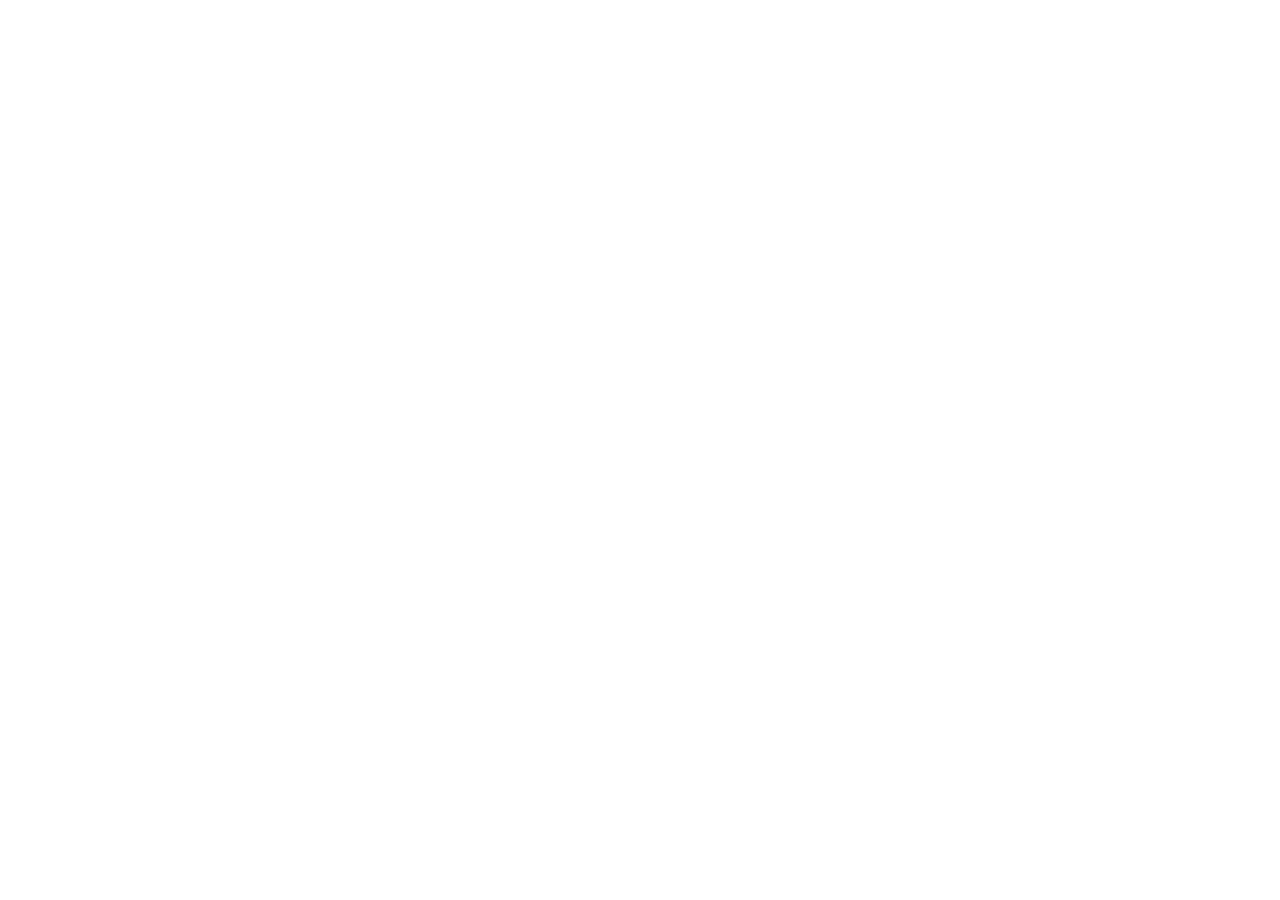
==== index.html @ a474af5d "first commit" ====
<!doctype html>
<html lang="en">
  <head>
    <meta charset="UTF-8" />
    <link rel="icon" type="image/svg+xml" href="/vite.svg" />
    <meta name="viewport" content="width=device-width, initial-scale=1.0" />
    <title>GamkersGPT - Cybersecurity AI Assistant</title>
    <meta name="description" content="GamkersGPT is an AI-powered cybersecurity training assistant designed for ethical hacking education and security analysis." />
  </head>
  <body>
    <div id="root"></div>
    <script type="module" src="/src/main.tsx"></script>
  </body>
</html>
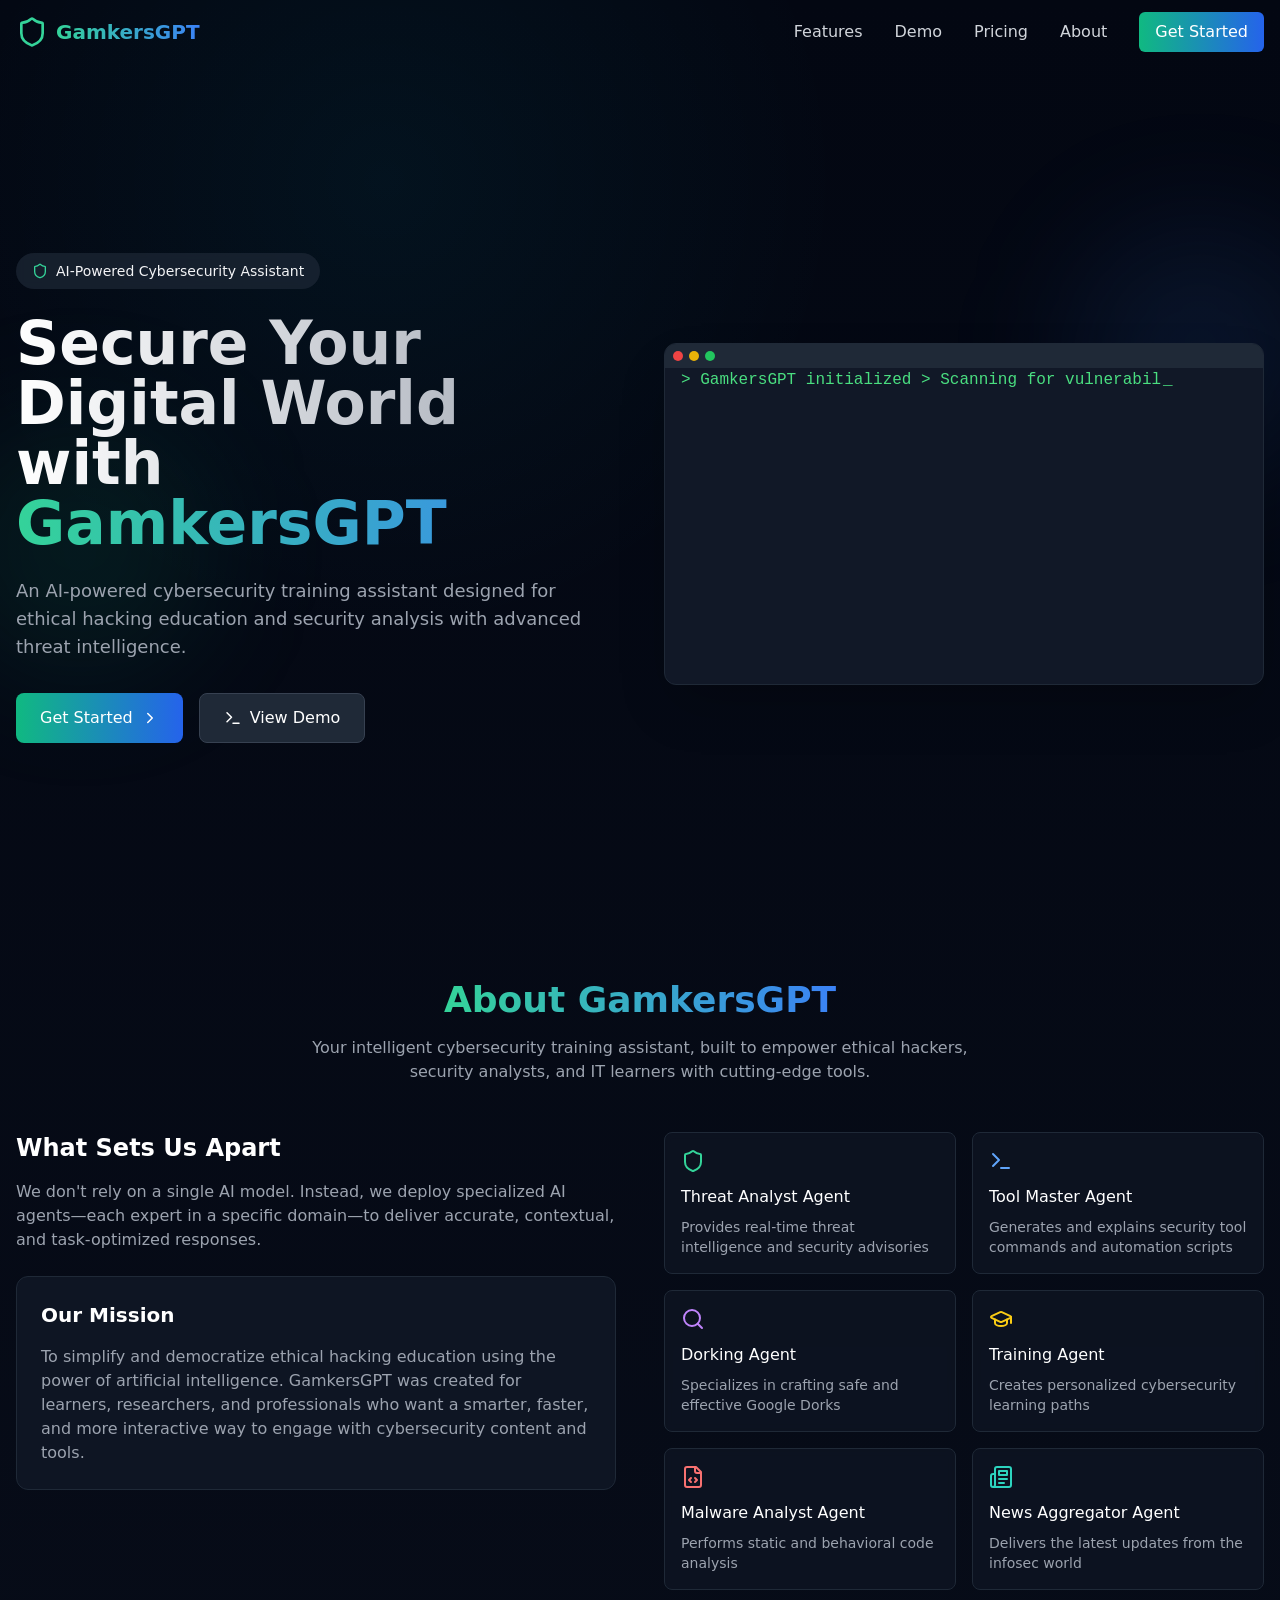
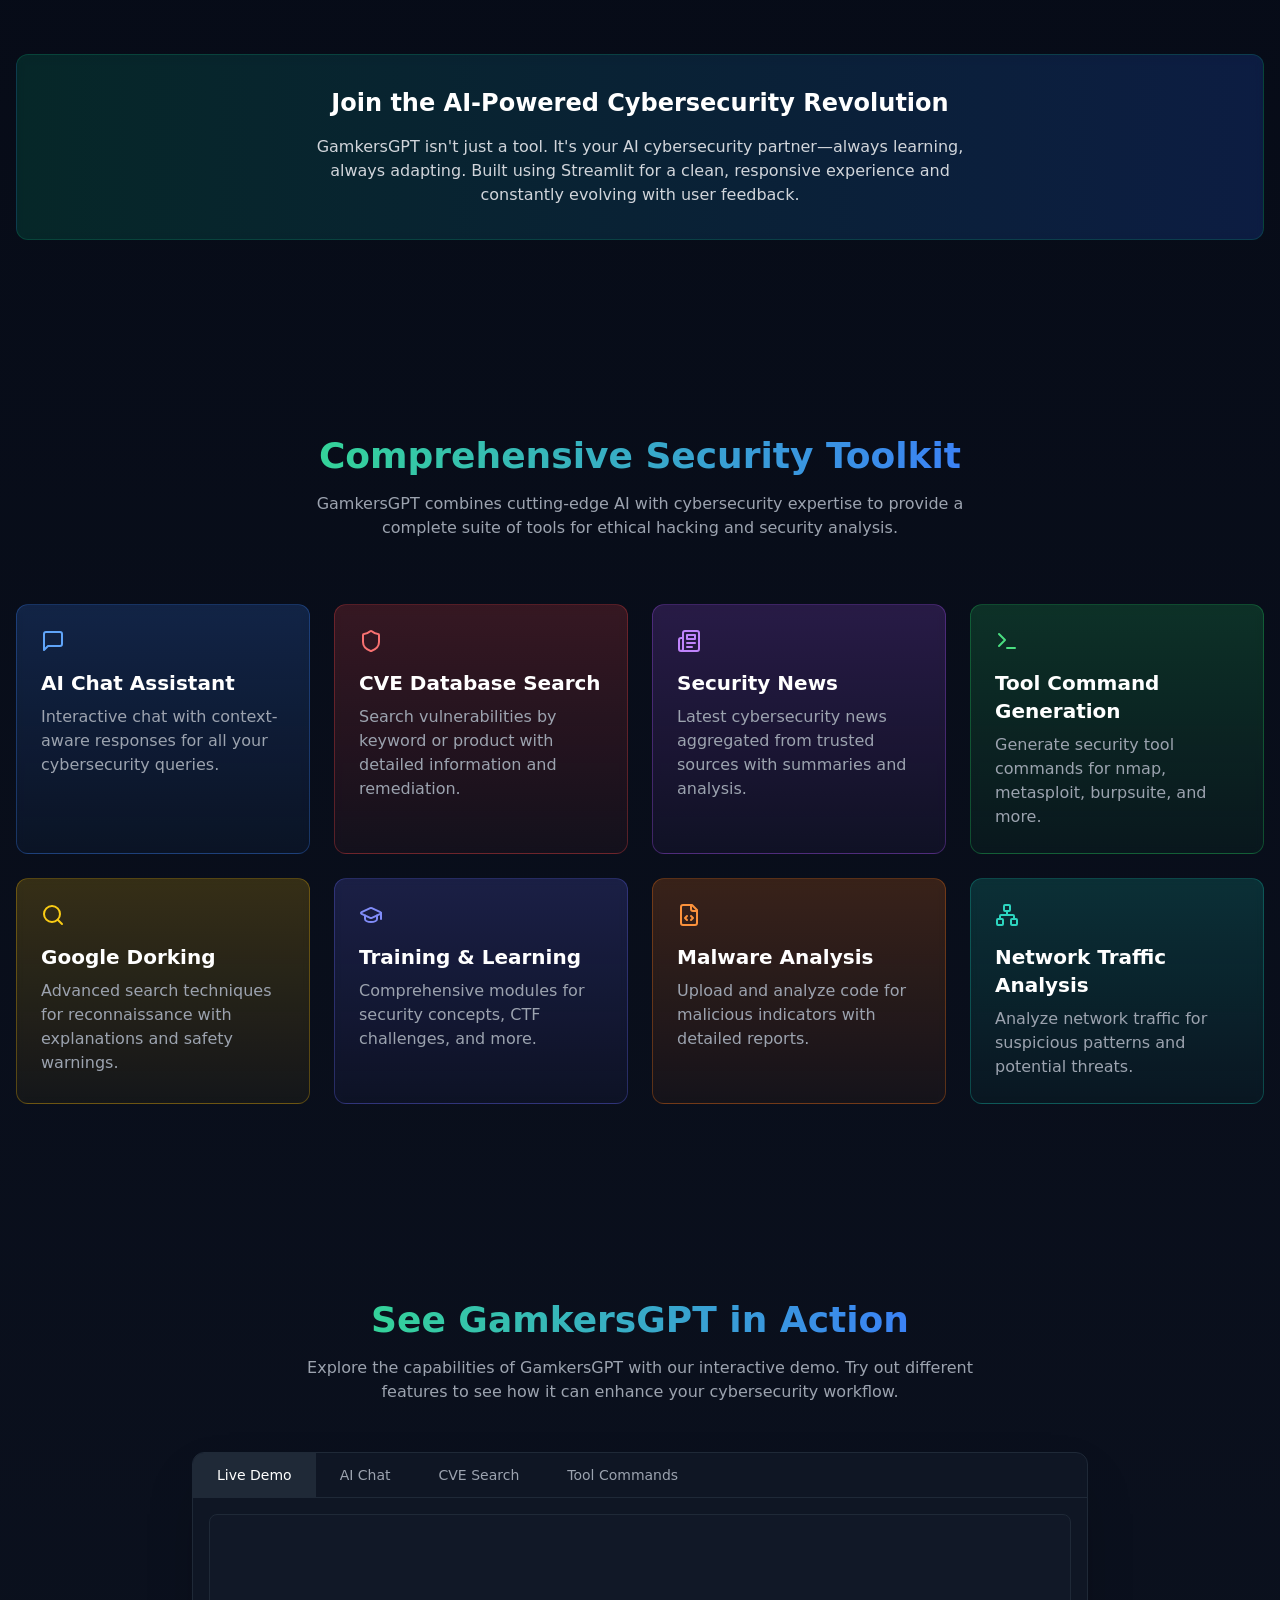
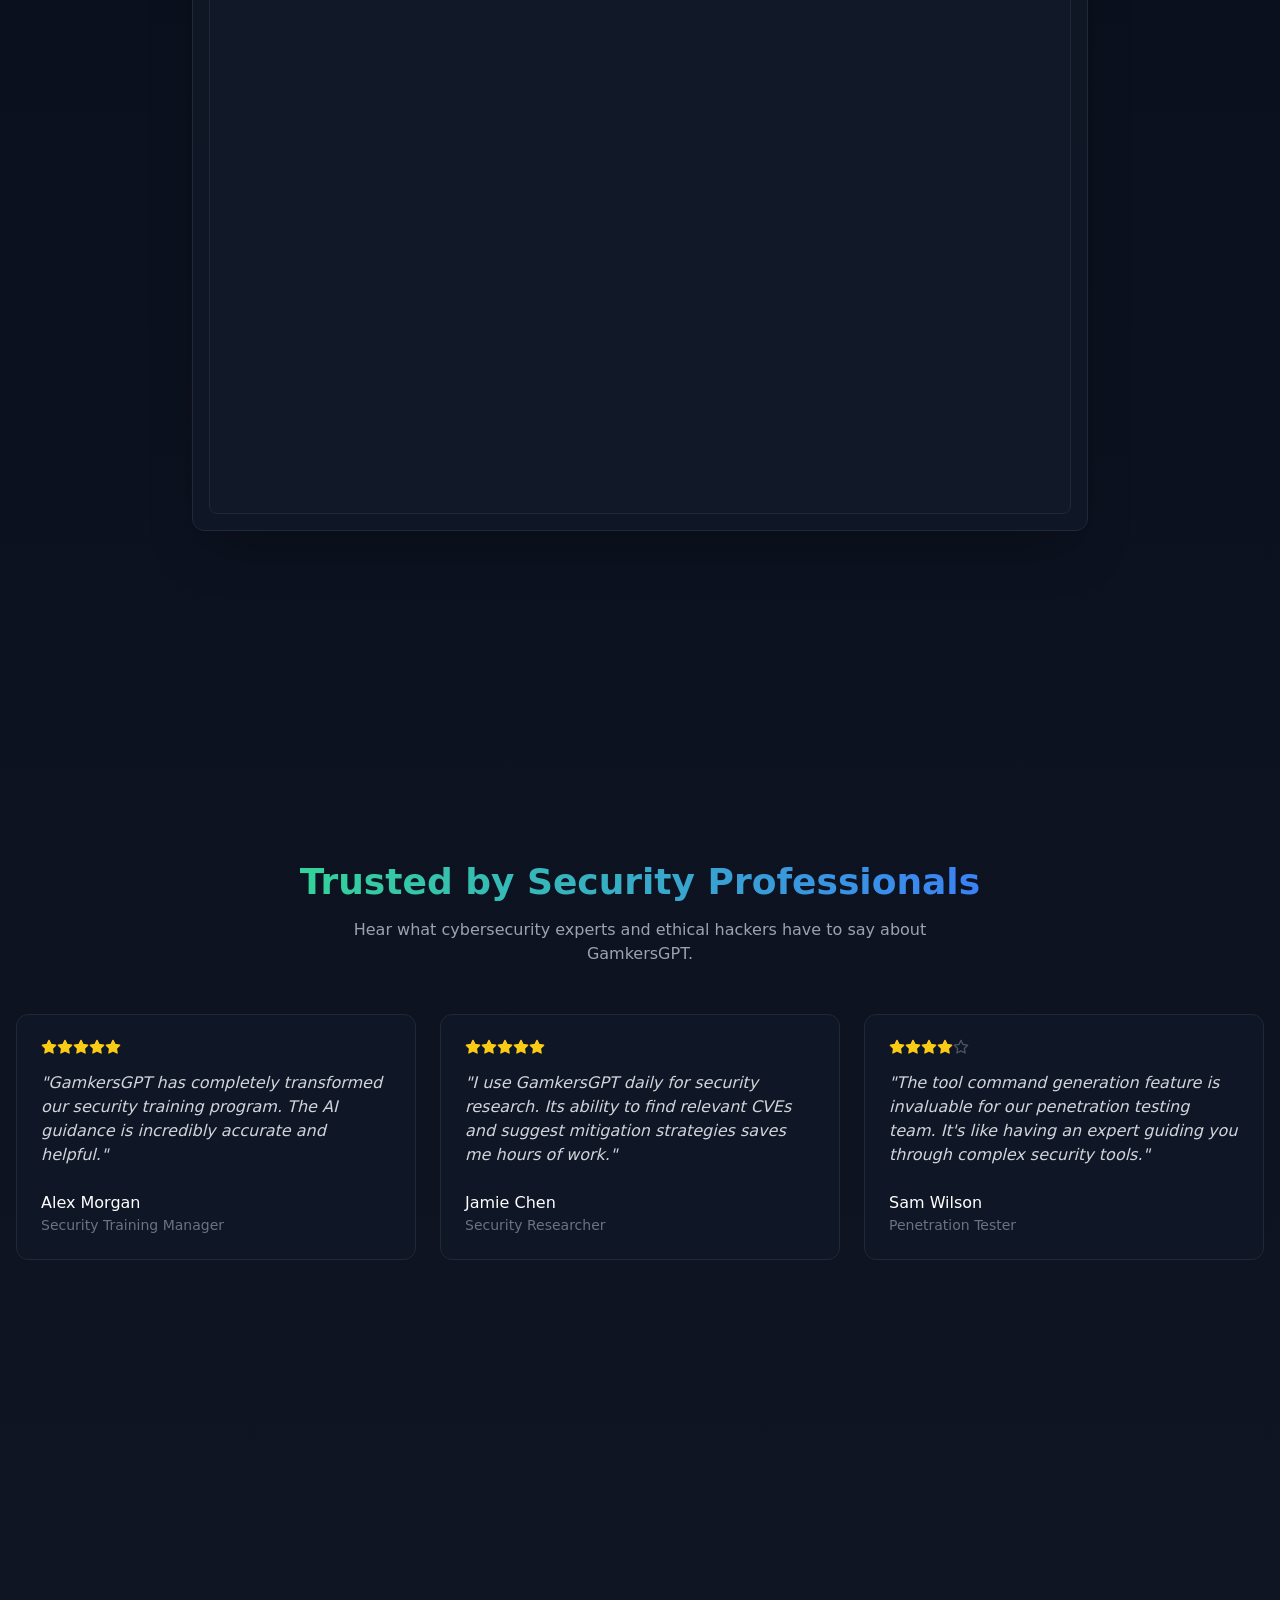
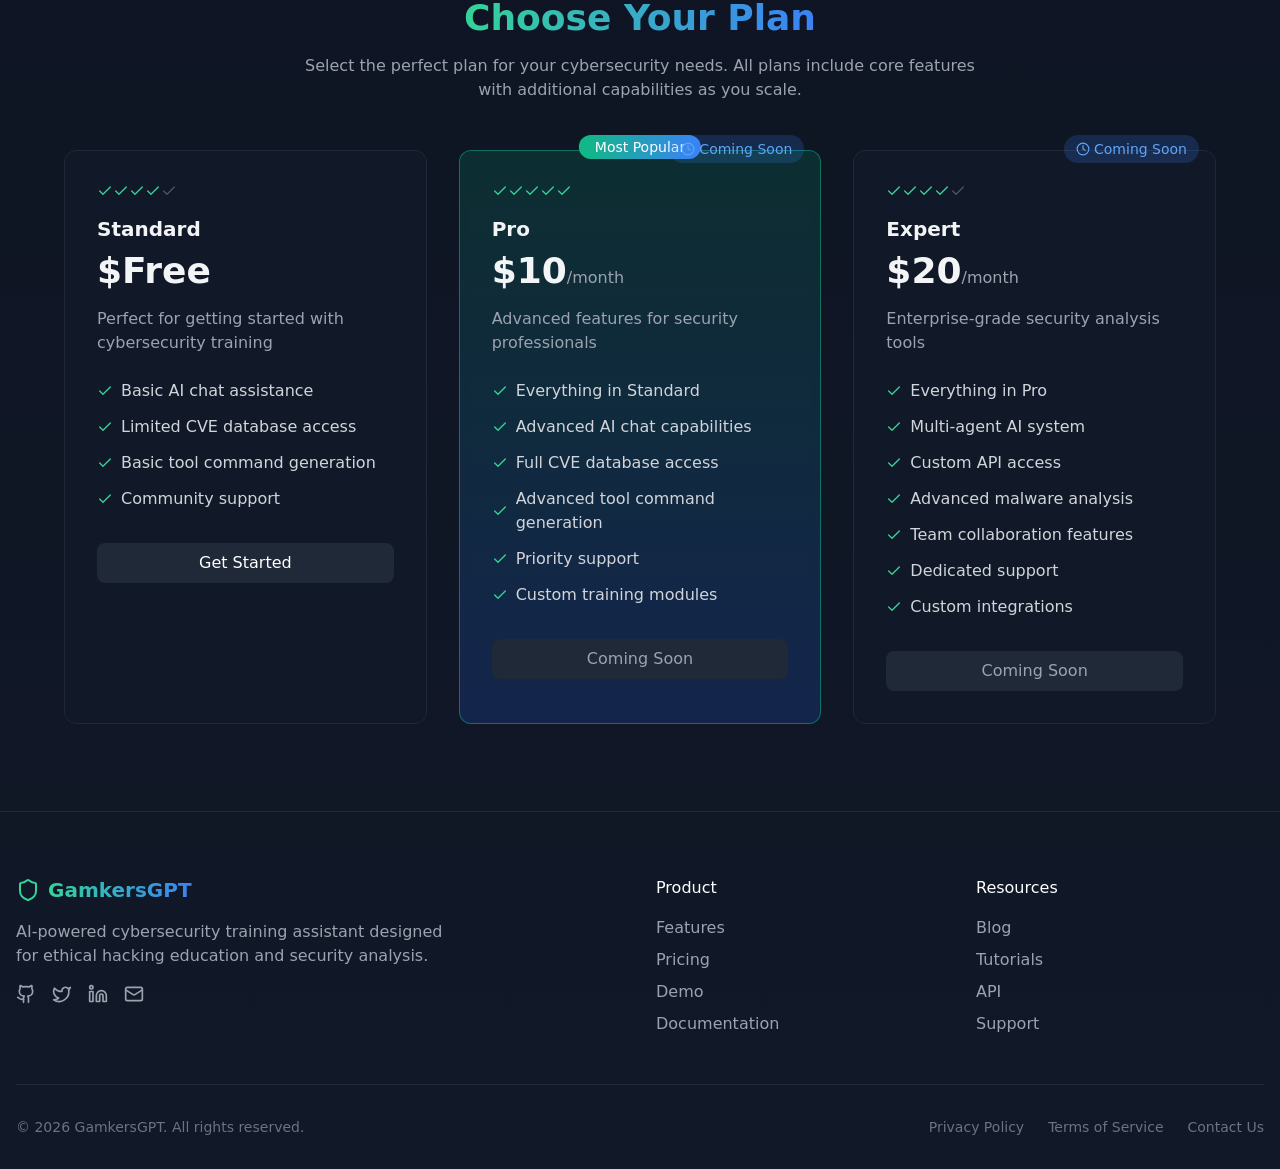
==== commit e4a057f8: "Updates" ====
--- a/index.html
+++ b/index.html
@@ -6,9 +6,10 @@
     <meta name="viewport" content="width=device-width, initial-scale=1.0" />
     <title>GamkersGPT - Cybersecurity AI Assistant</title>
     <meta name="description" content="GamkersGPT is an AI-powered cybersecurity training assistant designed for ethical hacking education and security analysis." />
+    <script type="module" crossorigin src="/assets/index-m1tq8ryj.js"></script>
+    <link rel="stylesheet" crossorigin href="/assets/index-D3aQ4au0.css">
   </head>
   <body>
     <div id="root"></div>
-    <script type="module" src="/src/main.tsx"></script>
   </body>
 </html>
--- a/assets/index-D3aQ4au0.css
+++ b/assets/index-D3aQ4au0.css
@@ -0,0 +1 @@
+*,:before,:after{--tw-border-spacing-x: 0;--tw-border-spacing-y: 0;--tw-translate-x: 0;--tw-translate-y: 0;--tw-rotate: 0;--tw-skew-x: 0;--tw-skew-y: 0;--tw-scale-x: 1;--tw-scale-y: 1;--tw-pan-x: ;--tw-pan-y: ;--tw-pinch-zoom: ;--tw-scroll-snap-strictness: proximity;--tw-gradient-from-position: ;--tw-gradient-via-position: ;--tw-gradient-to-position: ;--tw-ordinal: ;--tw-slashed-zero: ;--tw-numeric-figure: ;--tw-numeric-spacing: ;--tw-numeric-fraction: ;--tw-ring-inset: ;--tw-ring-offset-width: 0px;--tw-ring-offset-color: #fff;--tw-ring-color: rgb(59 130 246 / .5);--tw-ring-offset-shadow: 0 0 #0000;--tw-ring-shadow: 0 0 #0000;--tw-shadow: 0 0 #0000;--tw-shadow-colored: 0 0 #0000;--tw-blur: ;--tw-brightness: ;--tw-contrast: ;--tw-grayscale: ;--tw-hue-rotate: ;--tw-invert: ;--tw-saturate: ;--tw-sepia: ;--tw-drop-shadow: ;--tw-backdrop-blur: ;--tw-backdrop-brightness: ;--tw-backdrop-contrast: ;--tw-backdrop-grayscale: ;--tw-backdrop-hue-rotate: ;--tw-backdrop-invert: ;--tw-backdrop-opacity: ;--tw-backdrop-saturate: ;--tw-backdrop-sepia: ;--tw-contain-size: ;--tw-contain-layout: ;--tw-contain-paint: ;--tw-contain-style: }::backdrop{--tw-border-spacing-x: 0;--tw-border-spacing-y: 0;--tw-translate-x: 0;--tw-translate-y: 0;--tw-rotate: 0;--tw-skew-x: 0;--tw-skew-y: 0;--tw-scale-x: 1;--tw-scale-y: 1;--tw-pan-x: ;--tw-pan-y: ;--tw-pinch-zoom: ;--tw-scroll-snap-strictness: proximity;--tw-gradient-from-position: ;--tw-gradient-via-position: ;--tw-gradient-to-position: ;--tw-ordinal: ;--tw-slashed-zero: ;--tw-numeric-figure: ;--tw-numeric-spacing: ;--tw-numeric-fraction: ;--tw-ring-inset: ;--tw-ring-offset-width: 0px;--tw-ring-offset-color: #fff;--tw-ring-color: rgb(59 130 246 / .5);--tw-ring-offset-shadow: 0 0 #0000;--tw-ring-shadow: 0 0 #0000;--tw-shadow: 0 0 #0000;--tw-shadow-colored: 0 0 #0000;--tw-blur: ;--tw-brightness: ;--tw-contrast: ;--tw-grayscale: ;--tw-hue-rotate: ;--tw-invert: ;--tw-saturate: ;--tw-sepia: ;--tw-drop-shadow: ;--tw-backdrop-blur: ;--tw-backdrop-brightness: ;--tw-backdrop-contrast: ;--tw-backdrop-grayscale: ;--tw-backdrop-hue-rotate: ;--tw-backdrop-invert: ;--tw-backdrop-opacity: ;--tw-backdrop-saturate: ;--tw-backdrop-sepia: ;--tw-contain-size: ;--tw-contain-layout: ;--tw-contain-paint: ;--tw-contain-style: }*,:before,:after{box-sizing:border-box;border-width:0;border-style:solid;border-color:#e5e7eb}:before,:after{--tw-content: ""}html,:host{line-height:1.5;-webkit-text-size-adjust:100%;-moz-tab-size:4;-o-tab-size:4;tab-size:4;font-family:ui-sans-serif,system-ui,sans-serif,"Apple Color Emoji","Segoe UI Emoji",Segoe UI Symbol,"Noto Color Emoji";font-feature-settings:normal;font-variation-settings:normal;-webkit-tap-highlight-color:transparent}body{margin:0;line-height:inherit}hr{height:0;color:inherit;border-top-width:1px}abbr:where([title]){-webkit-text-decoration:underline dotted;text-decoration:underline dotted}h1,h2,h3,h4,h5,h6{font-size:inherit;font-weight:inherit}a{color:inherit;text-decoration:inherit}b,strong{font-weight:bolder}code,kbd,samp,pre{font-family:ui-monospace,SFMono-Regular,Menlo,Monaco,Consolas,Liberation Mono,Courier New,monospace;font-feature-settings:normal;font-variation-settings:normal;font-size:1em}small{font-size:80%}sub,sup{font-size:75%;line-height:0;position:relative;vertical-align:baseline}sub{bottom:-.25em}sup{top:-.5em}table{text-indent:0;border-color:inherit;border-collapse:collapse}button,input,optgroup,select,textarea{font-family:inherit;font-feature-settings:inherit;font-variation-settings:inherit;font-size:100%;font-weight:inherit;line-height:inherit;letter-spacing:inherit;color:inherit;margin:0;padding:0}button,select{text-transform:none}button,input:where([type=button]),input:where([type=reset]),input:where([type=submit]){-webkit-appearance:button;background-color:transparent;background-image:none}:-moz-focusring{outline:auto}:-moz-ui-invalid{box-shadow:none}progress{vertical-align:baseline}::-webkit-inner-spin-button,::-webkit-outer-spin-button{height:auto}[type=search]{-webkit-appearance:textfield;outline-offset:-2px}::-webkit-search-decoration{-webkit-appearance:none}::-webkit-file-upload-button{-webkit-appearance:button;font:inherit}summary{display:list-item}blockquote,dl,dd,h1,h2,h3,h4,h5,h6,hr,figure,p,pre{margin:0}fieldset{margin:0;padding:0}legend{padding:0}ol,ul,menu{list-style:none;margin:0;padding:0}dialog{padding:0}textarea{resize:vertical}input::-moz-placeholder,textarea::-moz-placeholder{opacity:1;color:#9ca3af}input::placeholder,textarea::placeholder{opacity:1;color:#9ca3af}button,[role=button]{cursor:pointer}:disabled{cursor:default}img,svg,video,canvas,audio,iframe,embed,object{display:block;vertical-align:middle}img,video{max-width:100%;height:auto}[hidden]{display:none}.container{width:100%}@media (min-width: 640px){.container{max-width:640px}}@media (min-width: 768px){.container{max-width:768px}}@media (min-width: 1024px){.container{max-width:1024px}}@media (min-width: 1280px){.container{max-width:1280px}}@media (min-width: 1536px){.container{max-width:1536px}}.pointer-events-none{pointer-events:none}.static{position:static}.fixed{position:fixed}.absolute{position:absolute}.relative{position:relative}.inset-0{top:0;right:0;bottom:0;left:0}.-left-12{left:-3rem}.-right-12{right:-3rem}.-top-4{top:-1rem}.bottom-1\/4{bottom:25%}.left-0{left:0}.left-1\/2{left:50%}.right-0{right:0}.right-2{right:.5rem}.right-4{right:1rem}.top-0{top:0}.top-1\/2{top:50%}.top-1\/4{top:25%}.z-10{z-index:10}.z-50{z-index:50}.mx-auto{margin-left:auto;margin-right:auto}.my-2{margin-top:.5rem;margin-bottom:.5rem}.mb-1{margin-bottom:.25rem}.mb-12{margin-bottom:3rem}.mb-16{margin-bottom:4rem}.mb-2{margin-bottom:.5rem}.mb-3{margin-bottom:.75rem}.mb-4{margin-bottom:1rem}.mb-6{margin-bottom:1.5rem}.mb-8{margin-bottom:2rem}.ml-0\.5{margin-left:.125rem}.mt-1{margin-top:.25rem}.mt-4{margin-top:1rem}.mt-8{margin-top:2rem}.mt-auto{margin-top:auto}.block{display:block}.inline-block{display:inline-block}.flex{display:flex}.inline-flex{display:inline-flex}.grid{display:grid}.hidden{display:none}.h-1{height:.25rem}.h-12{height:3rem}.h-16{height:4rem}.h-2\.5{height:.625rem}.h-5{height:1.25rem}.h-6{height:1.5rem}.h-64{height:16rem}.h-8{height:2rem}.h-96{height:24rem}.h-\[600px\]{height:600px}.h-full{height:100%}.h-screen{height:100vh}.min-h-\[300px\]{min-height:300px}.min-h-screen{min-height:100vh}.w-12{width:3rem}.w-16{width:4rem}.w-2\.5{width:.625rem}.w-48{width:12rem}.w-5{width:1.25rem}.w-6{width:1.5rem}.w-64{width:16rem}.w-8{width:2rem}.w-full{width:100%}.max-w-2xl{max-width:42rem}.max-w-4xl{max-width:56rem}.max-w-6xl{max-width:72rem}.max-w-md{max-width:28rem}.max-w-xl{max-width:36rem}.max-w-xs{max-width:20rem}.flex-1{flex:1 1 0%}.flex-shrink-0{flex-shrink:0}.-translate-x-1\/2{--tw-translate-x: -50%;transform:translate(var(--tw-translate-x),var(--tw-translate-y)) rotate(var(--tw-rotate)) skew(var(--tw-skew-x)) skewY(var(--tw-skew-y)) scaleX(var(--tw-scale-x)) scaleY(var(--tw-scale-y))}.-translate-y-1\/2{--tw-translate-y: -50%;transform:translate(var(--tw-translate-x),var(--tw-translate-y)) rotate(var(--tw-rotate)) skew(var(--tw-skew-x)) skewY(var(--tw-skew-y)) scaleX(var(--tw-scale-x)) scaleY(var(--tw-scale-y))}.translate-y-0{--tw-translate-y: 0px;transform:translate(var(--tw-translate-x),var(--tw-translate-y)) rotate(var(--tw-rotate)) skew(var(--tw-skew-x)) skewY(var(--tw-skew-y)) scaleX(var(--tw-scale-x)) scaleY(var(--tw-scale-y))}.translate-y-10{--tw-translate-y: 2.5rem;transform:translate(var(--tw-translate-x),var(--tw-translate-y)) rotate(var(--tw-rotate)) skew(var(--tw-skew-x)) skewY(var(--tw-skew-y)) scaleX(var(--tw-scale-x)) scaleY(var(--tw-scale-y))}.translate-y-4{--tw-translate-y: 1rem;transform:translate(var(--tw-translate-x),var(--tw-translate-y)) rotate(var(--tw-rotate)) skew(var(--tw-skew-x)) skewY(var(--tw-skew-y)) scaleX(var(--tw-scale-x)) scaleY(var(--tw-scale-y))}.translate-y-8{--tw-translate-y: 2rem;transform:translate(var(--tw-translate-x),var(--tw-translate-y)) rotate(var(--tw-rotate)) skew(var(--tw-skew-x)) skewY(var(--tw-skew-y)) scaleX(var(--tw-scale-x)) scaleY(var(--tw-scale-y))}.transform{transform:translate(var(--tw-translate-x),var(--tw-translate-y)) rotate(var(--tw-rotate)) skew(var(--tw-skew-x)) skewY(var(--tw-skew-y)) scaleX(var(--tw-scale-x)) scaleY(var(--tw-scale-y))}.animate-\[fadeIn_2s_ease-in-out_0\.5s_forwards\]{animation:fadeIn 2s ease-in-out .5s forwards}.animate-\[fadeIn_2s_ease-in-out_forwards\]{animation:fadeIn 2s ease-in-out forwards}.animate-\[loading_2s_ease-in-out\]{animation:loading 2s ease-in-out}@keyframes pulse{50%{opacity:.5}}.animate-pulse{animation:pulse 2s cubic-bezier(.4,0,.6,1) infinite}@keyframes spin{to{transform:rotate(360deg)}}.animate-spin{animation:spin 1s linear infinite}.cursor-not-allowed{cursor:not-allowed}.list-disc{list-style-type:disc}.grid-cols-1{grid-template-columns:repeat(1,minmax(0,1fr))}.grid-cols-2{grid-template-columns:repeat(2,minmax(0,1fr))}.flex-col{flex-direction:column}.flex-wrap{flex-wrap:wrap}.items-start{align-items:flex-start}.items-center{align-items:center}.justify-start{justify-content:flex-start}.justify-end{justify-content:flex-end}.justify-center{justify-content:center}.justify-between{justify-content:space-between}.gap-1{gap:.25rem}.gap-1\.5{gap:.375rem}.gap-12{gap:3rem}.gap-2{gap:.5rem}.gap-4{gap:1rem}.gap-6{gap:1.5rem}.gap-8{gap:2rem}.space-x-2>:not([hidden])~:not([hidden]){--tw-space-x-reverse: 0;margin-right:calc(.5rem * var(--tw-space-x-reverse));margin-left:calc(.5rem * calc(1 - var(--tw-space-x-reverse)))}.space-x-4>:not([hidden])~:not([hidden]){--tw-space-x-reverse: 0;margin-right:calc(1rem * var(--tw-space-x-reverse));margin-left:calc(1rem * calc(1 - var(--tw-space-x-reverse)))}.space-x-6>:not([hidden])~:not([hidden]){--tw-space-x-reverse: 0;margin-right:calc(1.5rem * var(--tw-space-x-reverse));margin-left:calc(1.5rem * calc(1 - var(--tw-space-x-reverse)))}.space-x-8>:not([hidden])~:not([hidden]){--tw-space-x-reverse: 0;margin-right:calc(2rem * var(--tw-space-x-reverse));margin-left:calc(2rem * calc(1 - var(--tw-space-x-reverse)))}.space-y-2>:not([hidden])~:not([hidden]){--tw-space-y-reverse: 0;margin-top:calc(.5rem * calc(1 - var(--tw-space-y-reverse)));margin-bottom:calc(.5rem * var(--tw-space-y-reverse))}.space-y-3>:not([hidden])~:not([hidden]){--tw-space-y-reverse: 0;margin-top:calc(.75rem * calc(1 - var(--tw-space-y-reverse)));margin-bottom:calc(.75rem * var(--tw-space-y-reverse))}.space-y-4>:not([hidden])~:not([hidden]){--tw-space-y-reverse: 0;margin-top:calc(1rem * calc(1 - var(--tw-space-y-reverse)));margin-bottom:calc(1rem * var(--tw-space-y-reverse))}.space-y-6>:not([hidden])~:not([hidden]){--tw-space-y-reverse: 0;margin-top:calc(1.5rem * calc(1 - var(--tw-space-y-reverse)));margin-bottom:calc(1.5rem * var(--tw-space-y-reverse))}.overflow-hidden{overflow:hidden}.overflow-y-auto{overflow-y:auto}.whitespace-pre-line{white-space:pre-line}.rounded{border-radius:.25rem}.rounded-full{border-radius:9999px}.rounded-lg{border-radius:.5rem}.rounded-md{border-radius:.375rem}.rounded-xl{border-radius:.75rem}.rounded-bl-none{border-bottom-left-radius:0}.rounded-br-none{border-bottom-right-radius:0}.border{border-width:1px}.border-0{border-width:0px}.border-b{border-bottom-width:1px}.border-b-2{border-bottom-width:2px}.border-t{border-top-width:1px}.border-blue-500\/30{border-color:#3b82f64d}.border-blue-600{--tw-border-opacity: 1;border-color:rgb(37 99 235 / var(--tw-border-opacity))}.border-emerald-500\/20{border-color:#10b98133}.border-emerald-500\/50{border-color:#10b98180}.border-gray-500\/30{border-color:#6b72804d}.border-gray-700{--tw-border-opacity: 1;border-color:rgb(55 65 81 / var(--tw-border-opacity))}.border-gray-800{--tw-border-opacity: 1;border-color:rgb(31 41 55 / var(--tw-border-opacity))}.border-green-500\/30{border-color:#22c55e4d}.border-green-500\/50{border-color:#22c55e80}.border-indigo-500\/30{border-color:#6366f14d}.border-orange-500\/30{border-color:#f973164d}.border-purple-500\/30{border-color:#a855f74d}.border-red-500\/30{border-color:#ef44444d}.border-red-500\/50{border-color:#ef444480}.border-teal-500\/30{border-color:#14b8a64d}.border-yellow-500\/30{border-color:#eab3084d}.bg-blue-500\/10{background-color:#3b82f61a}.bg-blue-500\/20{background-color:#3b82f633}.bg-blue-600{--tw-bg-opacity: 1;background-color:rgb(37 99 235 / var(--tw-bg-opacity))}.bg-emerald-500\/10{background-color:#10b9811a}.bg-emerald-600{--tw-bg-opacity: 1;background-color:rgb(5 150 105 / var(--tw-bg-opacity))}.bg-gray-50{--tw-bg-opacity: 1;background-color:rgb(249 250 251 / var(--tw-bg-opacity))}.bg-gray-800{--tw-bg-opacity: 1;background-color:rgb(31 41 55 / var(--tw-bg-opacity))}.bg-gray-800\/70{background-color:#1f2937b3}.bg-gray-900{--tw-bg-opacity: 1;background-color:rgb(17 24 39 / var(--tw-bg-opacity))}.bg-gray-900\/60{background-color:#11182799}.bg-gray-900\/80{background-color:#111827cc}.bg-gray-900\/95{background-color:#111827f2}.bg-gray-950{--tw-bg-opacity: 1;background-color:rgb(3 7 18 / var(--tw-bg-opacity))}.bg-green-500{--tw-bg-opacity: 1;background-color:rgb(34 197 94 / var(--tw-bg-opacity))}.bg-green-500\/10{background-color:#22c55e1a}.bg-red-500{--tw-bg-opacity: 1;background-color:rgb(239 68 68 / var(--tw-bg-opacity))}.bg-red-500\/10{background-color:#ef44441a}.bg-red-900\/60{background-color:#7f1d1d99}.bg-transparent{background-color:transparent}.bg-yellow-500{--tw-bg-opacity: 1;background-color:rgb(234 179 8 / var(--tw-bg-opacity))}.bg-\[radial-gradient\(circle_at_30\%_20\%\,rgba\(0\,225\,255\,0\.05\)\,transparent_40\%\)\]{background-image:radial-gradient(circle at 30% 20%,rgba(0,225,255,.05),transparent 40%)}.bg-gradient-to-b{background-image:linear-gradient(to bottom,var(--tw-gradient-stops))}.bg-gradient-to-r{background-image:linear-gradient(to right,var(--tw-gradient-stops))}.from-blue-500\/20{--tw-gradient-from: rgb(59 130 246 / .2) var(--tw-gradient-from-position);--tw-gradient-to: rgb(59 130 246 / 0) var(--tw-gradient-to-position);--tw-gradient-stops: var(--tw-gradient-from), var(--tw-gradient-to)}.from-emerald-400{--tw-gradient-from: #34d399 var(--tw-gradient-from-position);--tw-gradient-to: rgb(52 211 153 / 0) var(--tw-gradient-to-position);--tw-gradient-stops: var(--tw-gradient-from), var(--tw-gradient-to)}.from-emerald-500{--tw-gradient-from: #10b981 var(--tw-gradient-from-position);--tw-gradient-to: rgb(16 185 129 / 0) var(--tw-gradient-to-position);--tw-gradient-stops: var(--tw-gradient-from), var(--tw-gradient-to)}.from-emerald-500\/30{--tw-gradient-from: rgb(16 185 129 / .3) var(--tw-gradient-from-position);--tw-gradient-to: rgb(16 185 129 / 0) var(--tw-gradient-to-position);--tw-gradient-stops: var(--tw-gradient-from), var(--tw-gradient-to)}.from-emerald-600\/20{--tw-gradient-from: rgb(5 150 105 / .2) var(--tw-gradient-from-position);--tw-gradient-to: rgb(5 150 105 / 0) var(--tw-gradient-to-position);--tw-gradient-stops: var(--tw-gradient-from), var(--tw-gradient-to)}.from-gray-500\/20{--tw-gradient-from: rgb(107 114 128 / .2) var(--tw-gradient-from-position);--tw-gradient-to: rgb(107 114 128 / 0) var(--tw-gradient-to-position);--tw-gradient-stops: var(--tw-gradient-from), var(--tw-gradient-to)}.from-gray-950{--tw-gradient-from: #030712 var(--tw-gradient-from-position);--tw-gradient-to: rgb(3 7 18 / 0) var(--tw-gradient-to-position);--tw-gradient-stops: var(--tw-gradient-from), var(--tw-gradient-to)}.from-green-500\/20{--tw-gradient-from: rgb(34 197 94 / .2) var(--tw-gradient-from-position);--tw-gradient-to: rgb(34 197 94 / 0) var(--tw-gradient-to-position);--tw-gradient-stops: var(--tw-gradient-from), var(--tw-gradient-to)}.from-indigo-500\/20{--tw-gradient-from: rgb(99 102 241 / .2) var(--tw-gradient-from-position);--tw-gradient-to: rgb(99 102 241 / 0) var(--tw-gradient-to-position);--tw-gradient-stops: var(--tw-gradient-from), var(--tw-gradient-to)}.from-orange-500\/20{--tw-gradient-from: rgb(249 115 22 / .2) var(--tw-gradient-from-position);--tw-gradient-to: rgb(249 115 22 / 0) var(--tw-gradient-to-position);--tw-gradient-stops: var(--tw-gradient-from), var(--tw-gradient-to)}.from-purple-500\/20{--tw-gradient-from: rgb(168 85 247 / .2) var(--tw-gradient-from-position);--tw-gradient-to: rgb(168 85 247 / 0) var(--tw-gradient-to-position);--tw-gradient-stops: var(--tw-gradient-from), var(--tw-gradient-to)}.from-red-500\/20{--tw-gradient-from: rgb(239 68 68 / .2) var(--tw-gradient-from-position);--tw-gradient-to: rgb(239 68 68 / 0) var(--tw-gradient-to-position);--tw-gradient-stops: var(--tw-gradient-from), var(--tw-gradient-to)}.from-teal-500\/20{--tw-gradient-from: rgb(20 184 166 / .2) var(--tw-gradient-from-position);--tw-gradient-to: rgb(20 184 166 / 0) var(--tw-gradient-to-position);--tw-gradient-stops: var(--tw-gradient-from), var(--tw-gradient-to)}.from-white{--tw-gradient-from: #fff var(--tw-gradient-from-position);--tw-gradient-to: rgb(255 255 255 / 0) var(--tw-gradient-to-position);--tw-gradient-stops: var(--tw-gradient-from), var(--tw-gradient-to)}.from-yellow-500\/20{--tw-gradient-from: rgb(234 179 8 / .2) var(--tw-gradient-from-position);--tw-gradient-to: rgb(234 179 8 / 0) var(--tw-gradient-to-position);--tw-gradient-stops: var(--tw-gradient-from), var(--tw-gradient-to)}.to-blue-500{--tw-gradient-to: #3b82f6 var(--tw-gradient-to-position)}.to-blue-500\/30{--tw-gradient-to: rgb(59 130 246 / .3) var(--tw-gradient-to-position)}.to-blue-500\/5{--tw-gradient-to: rgb(59 130 246 / .05) var(--tw-gradient-to-position)}.to-blue-600{--tw-gradient-to: #2563eb var(--tw-gradient-to-position)}.to-blue-600\/20{--tw-gradient-to: rgb(37 99 235 / .2) var(--tw-gradient-to-position)}.to-gray-400{--tw-gradient-to: #9ca3af var(--tw-gradient-to-position)}.to-gray-500\/5{--tw-gradient-to: rgb(107 114 128 / .05) var(--tw-gradient-to-position)}.to-gray-900{--tw-gradient-to: #111827 var(--tw-gradient-to-position)}.to-green-500\/5{--tw-gradient-to: rgb(34 197 94 / .05) var(--tw-gradient-to-position)}.to-indigo-500\/5{--tw-gradient-to: rgb(99 102 241 / .05) var(--tw-gradient-to-position)}.to-orange-500\/5{--tw-gradient-to: rgb(249 115 22 / .05) var(--tw-gradient-to-position)}.to-purple-500\/5{--tw-gradient-to: rgb(168 85 247 / .05) var(--tw-gradient-to-position)}.to-red-500\/5{--tw-gradient-to: rgb(239 68 68 / .05) var(--tw-gradient-to-position)}.to-teal-500\/5{--tw-gradient-to: rgb(20 184 166 / .05) var(--tw-gradient-to-position)}.to-yellow-500\/5{--tw-gradient-to: rgb(234 179 8 / .05) var(--tw-gradient-to-position)}.bg-clip-text{-webkit-background-clip:text;background-clip:text}.fill-yellow-400{fill:#facc15}.p-1\.5{padding:.375rem}.p-2{padding:.5rem}.p-3{padding:.75rem}.p-4{padding:1rem}.p-6{padding:1.5rem}.p-8{padding:2rem}.px-2{padding-left:.5rem;padding-right:.5rem}.px-3{padding-left:.75rem;padding-right:.75rem}.px-4{padding-left:1rem;padding-right:1rem}.px-6{padding-left:1.5rem;padding-right:1.5rem}.py-1{padding-top:.25rem;padding-bottom:.25rem}.py-2{padding-top:.5rem;padding-bottom:.5rem}.py-20{padding-top:5rem;padding-bottom:5rem}.py-3{padding-top:.75rem;padding-bottom:.75rem}.py-4{padding-top:1rem;padding-bottom:1rem}.pb-4{padding-bottom:1rem}.pb-8{padding-bottom:2rem}.pl-4{padding-left:1rem}.pl-5{padding-left:1.25rem}.pr-12{padding-right:3rem}.pt-16{padding-top:4rem}.pt-2{padding-top:.5rem}.pt-6{padding-top:1.5rem}.pt-8{padding-top:2rem}.text-center{text-align:center}.font-mono{font-family:ui-monospace,SFMono-Regular,Menlo,Monaco,Consolas,Liberation Mono,Courier New,monospace}.text-2xl{font-size:1.5rem;line-height:2rem}.text-3xl{font-size:1.875rem;line-height:2.25rem}.text-4xl{font-size:2.25rem;line-height:2.5rem}.text-lg{font-size:1.125rem;line-height:1.75rem}.text-sm{font-size:.875rem;line-height:1.25rem}.text-xl{font-size:1.25rem;line-height:1.75rem}.text-xs{font-size:.75rem;line-height:1rem}.font-bold{font-weight:700}.font-medium{font-weight:500}.font-semibold{font-weight:600}.italic{font-style:italic}.leading-tight{line-height:1.25}.text-blue-400{--tw-text-opacity: 1;color:rgb(96 165 250 / var(--tw-text-opacity))}.text-emerald-400{--tw-text-opacity: 1;color:rgb(52 211 153 / var(--tw-text-opacity))}.text-gray-100{--tw-text-opacity: 1;color:rgb(243 244 246 / var(--tw-text-opacity))}.text-gray-200{--tw-text-opacity: 1;color:rgb(229 231 235 / var(--tw-text-opacity))}.text-gray-300{--tw-text-opacity: 1;color:rgb(209 213 219 / var(--tw-text-opacity))}.text-gray-400{--tw-text-opacity: 1;color:rgb(156 163 175 / var(--tw-text-opacity))}.text-gray-500{--tw-text-opacity: 1;color:rgb(107 114 128 / var(--tw-text-opacity))}.text-gray-600{--tw-text-opacity: 1;color:rgb(75 85 99 / var(--tw-text-opacity))}.text-green-400{--tw-text-opacity: 1;color:rgb(74 222 128 / var(--tw-text-opacity))}.text-indigo-400{--tw-text-opacity: 1;color:rgb(129 140 248 / var(--tw-text-opacity))}.text-orange-400{--tw-text-opacity: 1;color:rgb(251 146 60 / var(--tw-text-opacity))}.text-purple-400{--tw-text-opacity: 1;color:rgb(192 132 252 / var(--tw-text-opacity))}.text-red-300{--tw-text-opacity: 1;color:rgb(252 165 165 / var(--tw-text-opacity))}.text-red-400{--tw-text-opacity: 1;color:rgb(248 113 113 / var(--tw-text-opacity))}.text-teal-400{--tw-text-opacity: 1;color:rgb(45 212 191 / var(--tw-text-opacity))}.text-transparent{color:transparent}.text-white{--tw-text-opacity: 1;color:rgb(255 255 255 / var(--tw-text-opacity))}.text-yellow-400{--tw-text-opacity: 1;color:rgb(250 204 21 / var(--tw-text-opacity))}.placeholder-gray-500::-moz-placeholder{--tw-placeholder-opacity: 1;color:rgb(107 114 128 / var(--tw-placeholder-opacity))}.placeholder-gray-500::placeholder{--tw-placeholder-opacity: 1;color:rgb(107 114 128 / var(--tw-placeholder-opacity))}.opacity-0{opacity:0}.opacity-100{opacity:1}.shadow-2xl{--tw-shadow: 0 25px 50px -12px rgb(0 0 0 / .25);--tw-shadow-colored: 0 25px 50px -12px var(--tw-shadow-color);box-shadow:var(--tw-ring-offset-shadow, 0 0 #0000),var(--tw-ring-shadow, 0 0 #0000),var(--tw-shadow)}.shadow-lg{--tw-shadow: 0 10px 15px -3px rgb(0 0 0 / .1), 0 4px 6px -4px rgb(0 0 0 / .1);--tw-shadow-colored: 0 10px 15px -3px var(--tw-shadow-color), 0 4px 6px -4px var(--tw-shadow-color);box-shadow:var(--tw-ring-offset-shadow, 0 0 #0000),var(--tw-ring-shadow, 0 0 #0000),var(--tw-shadow)}.blur-3xl{--tw-blur: blur(64px);filter:var(--tw-blur) var(--tw-brightness) var(--tw-contrast) var(--tw-grayscale) var(--tw-hue-rotate) var(--tw-invert) var(--tw-saturate) var(--tw-sepia) var(--tw-drop-shadow)}.blur-xl{--tw-blur: blur(24px);filter:var(--tw-blur) var(--tw-brightness) var(--tw-contrast) var(--tw-grayscale) var(--tw-hue-rotate) var(--tw-invert) var(--tw-saturate) var(--tw-sepia) var(--tw-drop-shadow)}.backdrop-blur-sm{--tw-backdrop-blur: blur(4px);-webkit-backdrop-filter:var(--tw-backdrop-blur) var(--tw-backdrop-brightness) var(--tw-backdrop-contrast) var(--tw-backdrop-grayscale) var(--tw-backdrop-hue-rotate) var(--tw-backdrop-invert) var(--tw-backdrop-opacity) var(--tw-backdrop-saturate) var(--tw-backdrop-sepia);backdrop-filter:var(--tw-backdrop-blur) var(--tw-backdrop-brightness) var(--tw-backdrop-contrast) var(--tw-backdrop-grayscale) var(--tw-backdrop-hue-rotate) var(--tw-backdrop-invert) var(--tw-backdrop-opacity) var(--tw-backdrop-saturate) var(--tw-backdrop-sepia)}.transition-all{transition-property:all;transition-timing-function:cubic-bezier(.4,0,.2,1);transition-duration:.15s}.transition-colors{transition-property:color,background-color,border-color,text-decoration-color,fill,stroke;transition-timing-function:cubic-bezier(.4,0,.2,1);transition-duration:.15s}.transition-opacity{transition-property:opacity;transition-timing-function:cubic-bezier(.4,0,.2,1);transition-duration:.15s}.transition-transform{transition-property:transform;transition-timing-function:cubic-bezier(.4,0,.2,1);transition-duration:.15s}.duration-1000{transition-duration:1s}.duration-200{transition-duration:.2s}.duration-300{transition-duration:.3s}.duration-700{transition-duration:.7s}.ease-out{transition-timing-function:cubic-bezier(0,0,.2,1)}@keyframes loading{0%{width:0%}to{width:100%}}@keyframes fadeIn{0%{opacity:0}to{opacity:1}}@keyframes slideIn{0%{opacity:0;transform:translate(-20px)}to{opacity:1;transform:translate(0)}}@keyframes slideUp{0%{opacity:0;transform:translateY(20px)}to{opacity:1;transform:translateY(0)}}.animate-gradient{background-size:200% 200%;animation:gradient 8s ease infinite}@keyframes gradient{0%{background-position:0% 50%}50%{background-position:100% 50%}to{background-position:0% 50%}}.hover\:-translate-y-1:hover{--tw-translate-y: -.25rem;transform:translate(var(--tw-translate-x),var(--tw-translate-y)) rotate(var(--tw-rotate)) skew(var(--tw-skew-x)) skewY(var(--tw-skew-y)) scaleX(var(--tw-scale-x)) scaleY(var(--tw-scale-y))}.hover\:scale-105:hover{--tw-scale-x: 1.05;--tw-scale-y: 1.05;transform:translate(var(--tw-translate-x),var(--tw-translate-y)) rotate(var(--tw-rotate)) skew(var(--tw-skew-x)) skewY(var(--tw-skew-y)) scaleX(var(--tw-scale-x)) scaleY(var(--tw-scale-y))}.hover\:scale-\[1\.02\]:hover{--tw-scale-x: 1.02;--tw-scale-y: 1.02;transform:translate(var(--tw-translate-x),var(--tw-translate-y)) rotate(var(--tw-rotate)) skew(var(--tw-skew-x)) skewY(var(--tw-skew-y)) scaleX(var(--tw-scale-x)) scaleY(var(--tw-scale-y))}.hover\:border-emerald-500\/50:hover{border-color:#10b98180}.hover\:border-gray-600:hover{--tw-border-opacity: 1;border-color:rgb(75 85 99 / var(--tw-border-opacity))}.hover\:bg-emerald-700:hover{--tw-bg-opacity: 1;background-color:rgb(4 120 87 / var(--tw-bg-opacity))}.hover\:bg-gray-700:hover{--tw-bg-opacity: 1;background-color:rgb(55 65 81 / var(--tw-bg-opacity))}.hover\:bg-gray-800\/50:hover{background-color:#1f293780}.hover\:from-emerald-600:hover{--tw-gradient-from: #059669 var(--tw-gradient-from-position);--tw-gradient-to: rgb(5 150 105 / 0) var(--tw-gradient-to-position);--tw-gradient-stops: var(--tw-gradient-from), var(--tw-gradient-to)}.hover\:to-blue-700:hover{--tw-gradient-to: #1d4ed8 var(--tw-gradient-to-position)}.hover\:text-emerald-300:hover{--tw-text-opacity: 1;color:rgb(110 231 183 / var(--tw-text-opacity))}.hover\:text-gray-300:hover{--tw-text-opacity: 1;color:rgb(209 213 219 / var(--tw-text-opacity))}.hover\:text-white:hover{--tw-text-opacity: 1;color:rgb(255 255 255 / var(--tw-text-opacity))}.hover\:shadow-lg:hover{--tw-shadow: 0 10px 15px -3px rgb(0 0 0 / .1), 0 4px 6px -4px rgb(0 0 0 / .1);--tw-shadow-colored: 0 10px 15px -3px var(--tw-shadow-color), 0 4px 6px -4px var(--tw-shadow-color);box-shadow:var(--tw-ring-offset-shadow, 0 0 #0000),var(--tw-ring-shadow, 0 0 #0000),var(--tw-shadow)}.hover\:shadow-emerald-500\/10:hover{--tw-shadow-color: rgb(16 185 129 / .1);--tw-shadow: var(--tw-shadow-colored)}.hover\:shadow-emerald-500\/20:hover{--tw-shadow-color: rgb(16 185 129 / .2);--tw-shadow: var(--tw-shadow-colored)}.focus\:border-transparent:focus{border-color:transparent}.focus\:outline-none:focus{outline:2px solid transparent;outline-offset:2px}.focus\:ring-2:focus{--tw-ring-offset-shadow: var(--tw-ring-inset) 0 0 0 var(--tw-ring-offset-width) var(--tw-ring-offset-color);--tw-ring-shadow: var(--tw-ring-inset) 0 0 0 calc(2px + var(--tw-ring-offset-width)) var(--tw-ring-color);box-shadow:var(--tw-ring-offset-shadow),var(--tw-ring-shadow),var(--tw-shadow, 0 0 #0000)}.focus\:ring-emerald-500:focus{--tw-ring-opacity: 1;--tw-ring-color: rgb(16 185 129 / var(--tw-ring-opacity))}.disabled\:cursor-not-allowed:disabled{cursor:not-allowed}.disabled\:opacity-50:disabled{opacity:.5}.group:hover .group-hover\:translate-x-1{--tw-translate-x: .25rem;transform:translate(var(--tw-translate-x),var(--tw-translate-y)) rotate(var(--tw-rotate)) skew(var(--tw-skew-x)) skewY(var(--tw-skew-y)) scaleX(var(--tw-scale-x)) scaleY(var(--tw-scale-y))}@media (min-width: 640px){.sm\:max-w-md{max-width:28rem}.sm\:text-base{font-size:1rem;line-height:1.5rem}}@media (min-width: 768px){.md\:col-span-2{grid-column:span 2 / span 2}.md\:mb-0{margin-bottom:0}.md\:flex{display:flex}.md\:hidden{display:none}.md\:w-1\/2{width:50%}.md\:grid-cols-2{grid-template-columns:repeat(2,minmax(0,1fr))}.md\:grid-cols-3{grid-template-columns:repeat(3,minmax(0,1fr))}.md\:grid-cols-4{grid-template-columns:repeat(4,minmax(0,1fr))}.md\:flex-row{flex-direction:row}.md\:text-4xl{font-size:2.25rem;line-height:2.5rem}.md\:text-5xl{font-size:3rem;line-height:1}}@media (min-width: 1024px){.lg\:grid-cols-4{grid-template-columns:repeat(4,minmax(0,1fr))}.lg\:text-6xl{font-size:3.75rem;line-height:1}}
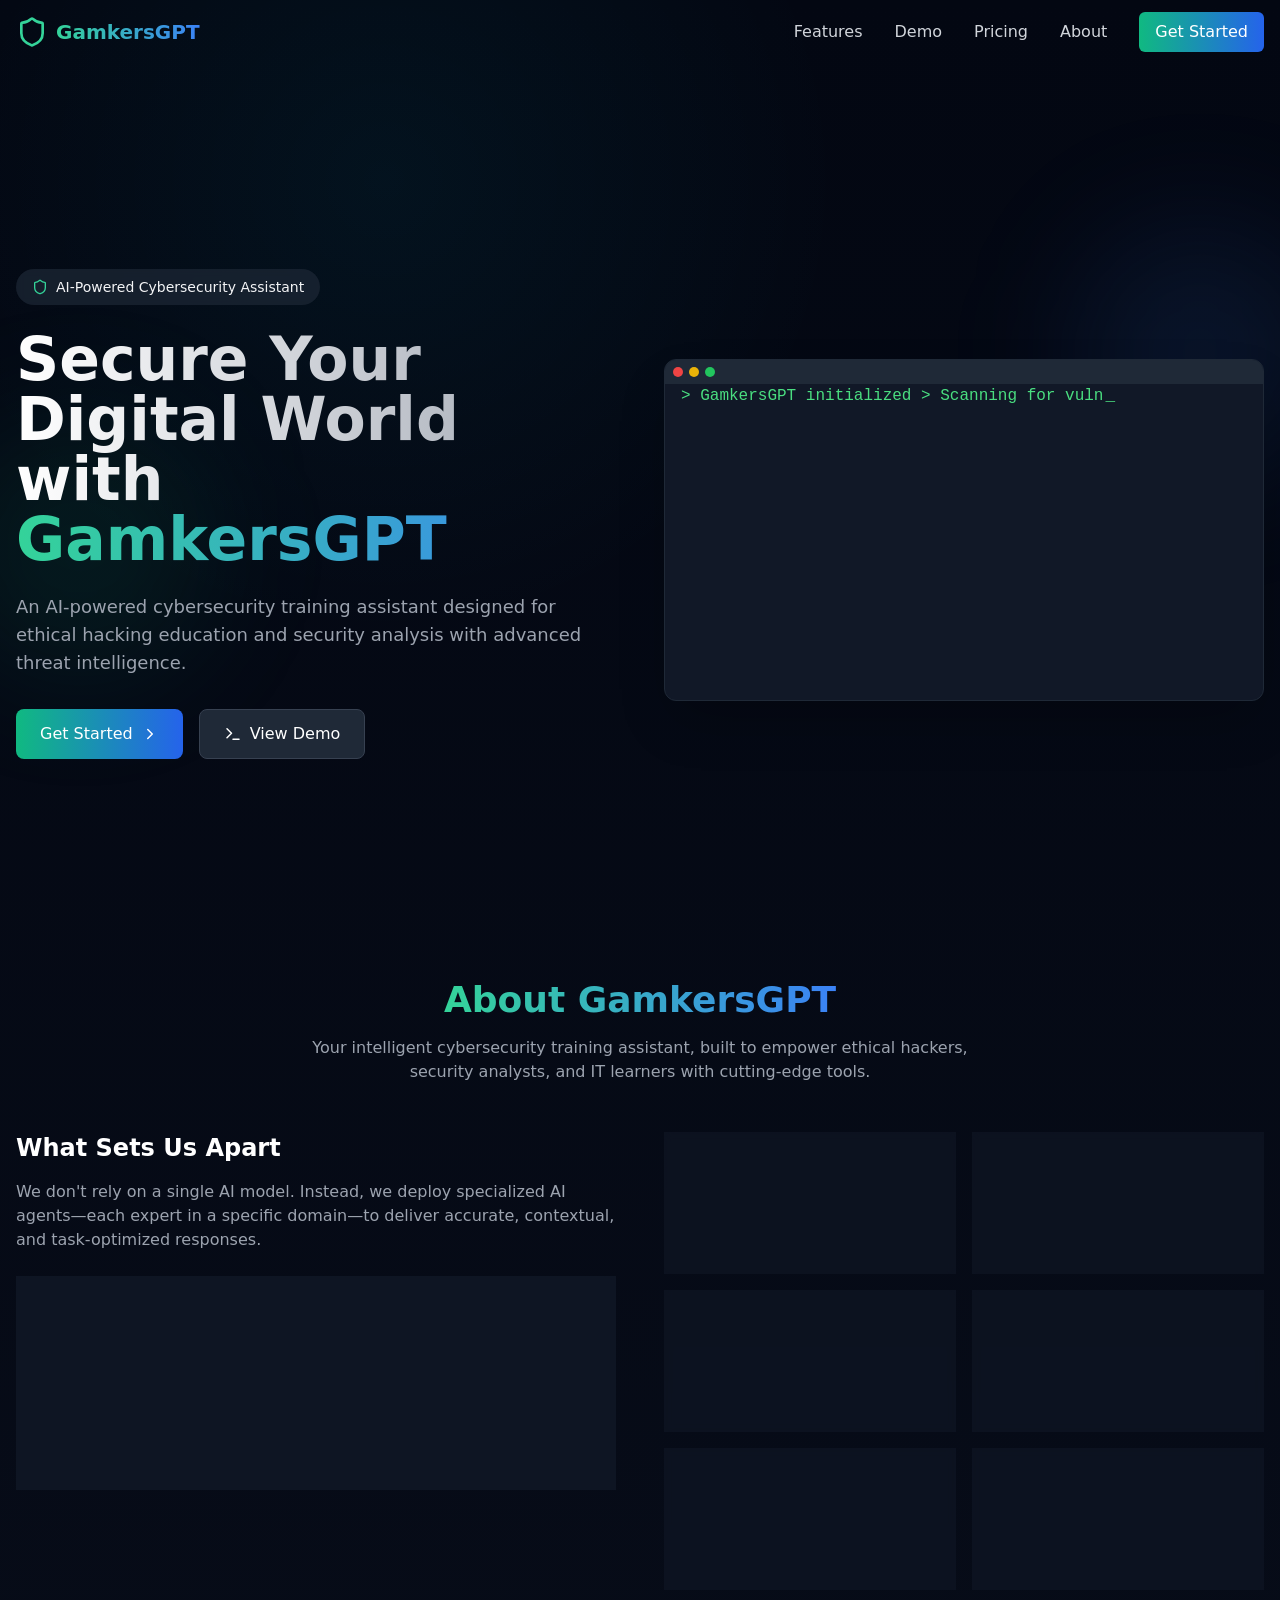
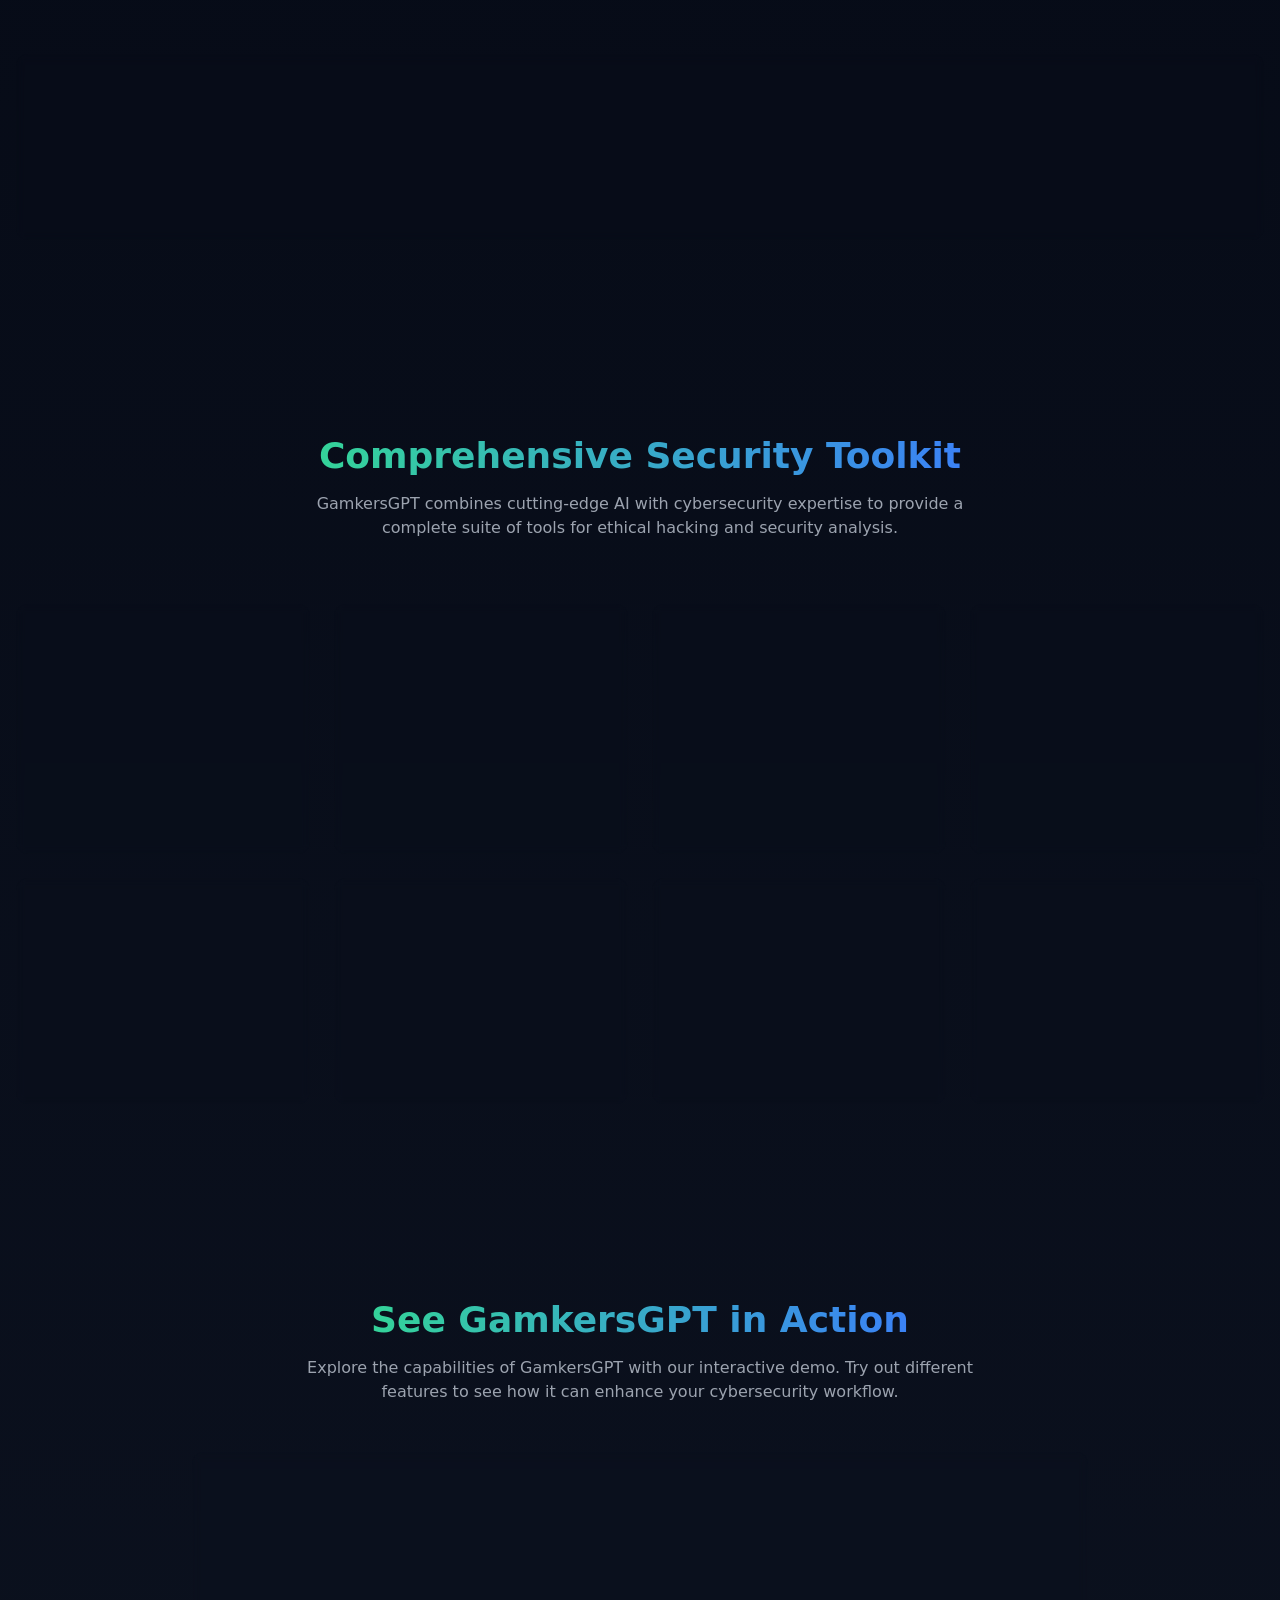
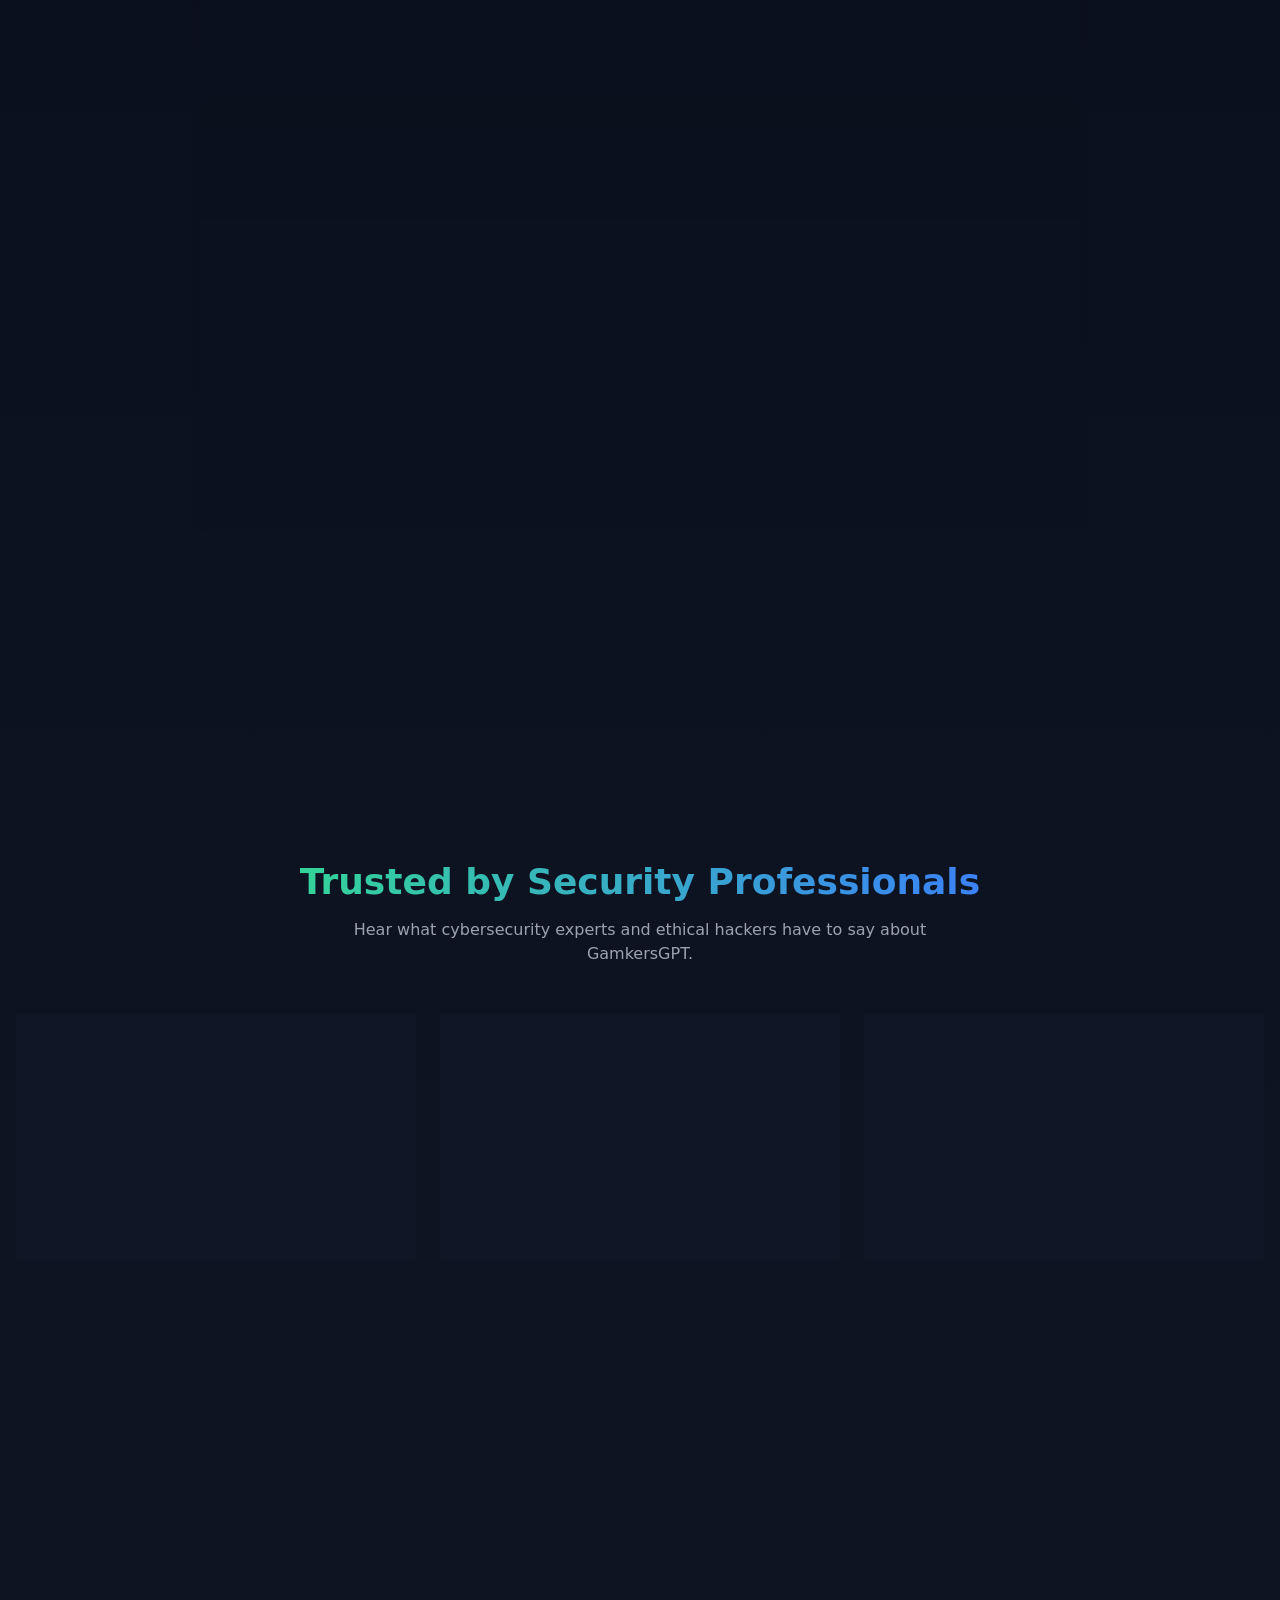
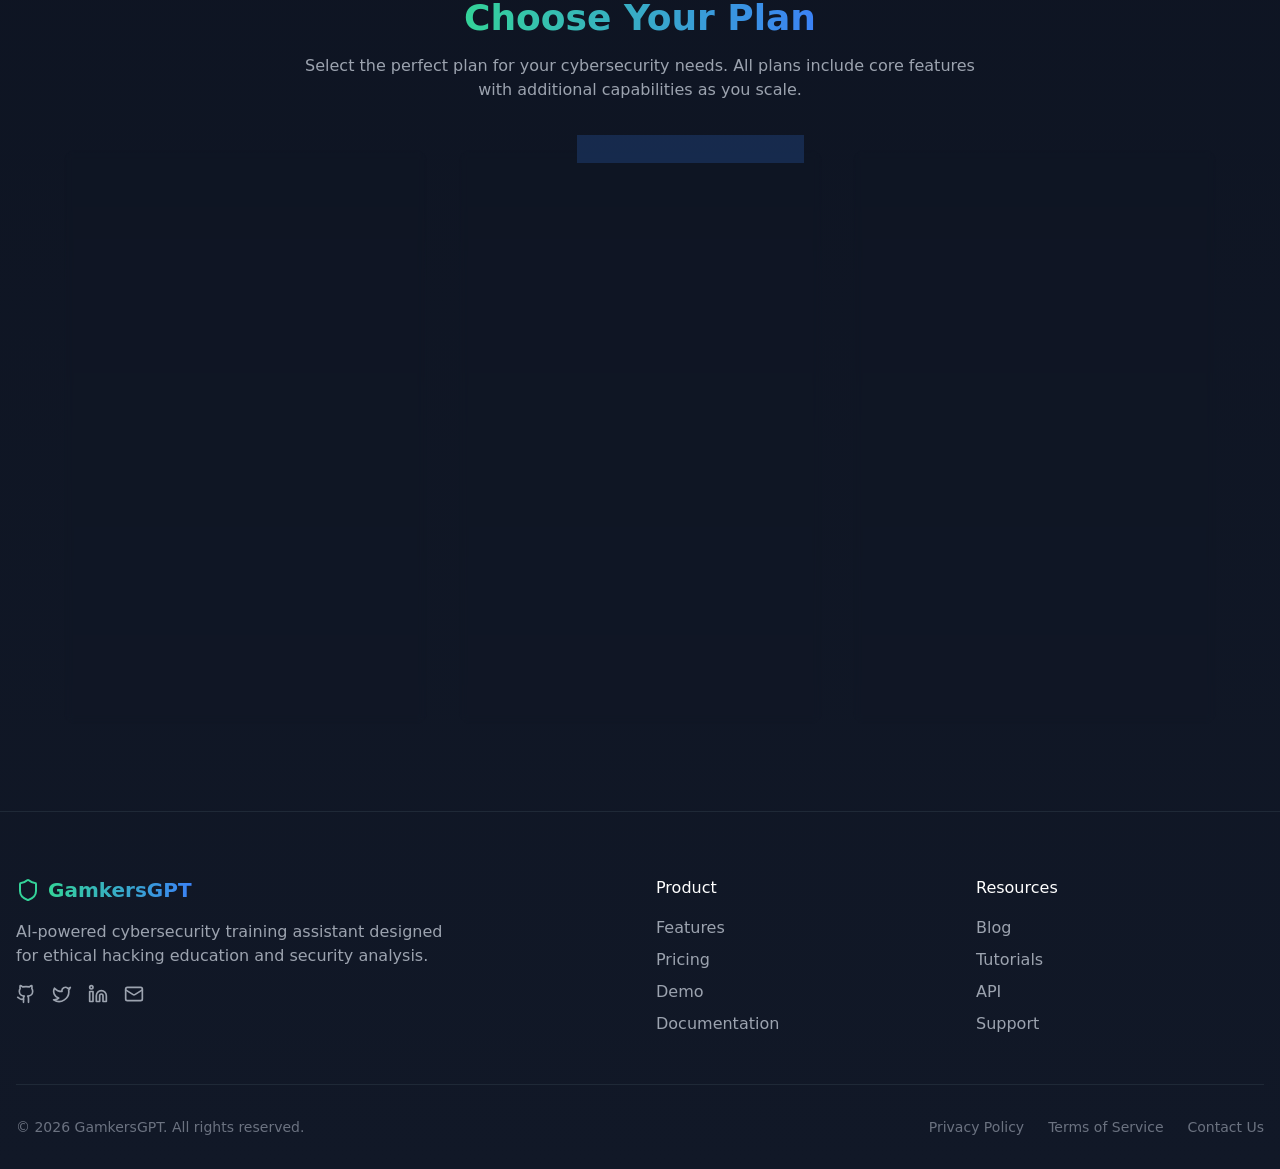
==== commit 58739031: "Updates" ====
--- a/index.html
+++ b/index.html
@@ -6,8 +6,8 @@
     <meta name="viewport" content="width=device-width, initial-scale=1.0" />
     <title>GamkersGPT - Cybersecurity AI Assistant</title>
     <meta name="description" content="GamkersGPT is an AI-powered cybersecurity training assistant designed for ethical hacking education and security analysis." />
-    <script type="module" crossorigin src="/assets/index-m1tq8ryj.js"></script>
-    <link rel="stylesheet" crossorigin href="/assets/index-D3aQ4au0.css">
+    <script type="module" crossorigin src="/assets/index-Dk7LDksx.js"></script>
+    <link rel="stylesheet" crossorigin href="/assets/index-CAO3ysi4.css">
   </head>
   <body>
     <div id="root"></div>
--- a/assets/index-CAO3ysi4.css
+++ b/assets/index-CAO3ysi4.css
@@ -0,0 +1 @@
+*,:before,:after{--tw-border-spacing-x: 0;--tw-border-spacing-y: 0;--tw-translate-x: 0;--tw-translate-y: 0;--tw-rotate: 0;--tw-skew-x: 0;--tw-skew-y: 0;--tw-scale-x: 1;--tw-scale-y: 1;--tw-pan-x: ;--tw-pan-y: ;--tw-pinch-zoom: ;--tw-scroll-snap-strictness: proximity;--tw-gradient-from-position: ;--tw-gradient-via-position: ;--tw-gradient-to-position: ;--tw-ordinal: ;--tw-slashed-zero: ;--tw-numeric-figure: ;--tw-numeric-spacing: ;--tw-numeric-fraction: ;--tw-ring-inset: ;--tw-ring-offset-width: 0px;--tw-ring-offset-color: #fff;--tw-ring-color: rgb(59 130 246 / .5);--tw-ring-offset-shadow: 0 0 #0000;--tw-ring-shadow: 0 0 #0000;--tw-shadow: 0 0 #0000;--tw-shadow-colored: 0 0 #0000;--tw-blur: ;--tw-brightness: ;--tw-contrast: ;--tw-grayscale: ;--tw-hue-rotate: ;--tw-invert: ;--tw-saturate: ;--tw-sepia: ;--tw-drop-shadow: ;--tw-backdrop-blur: ;--tw-backdrop-brightness: ;--tw-backdrop-contrast: ;--tw-backdrop-grayscale: ;--tw-backdrop-hue-rotate: ;--tw-backdrop-invert: ;--tw-backdrop-opacity: ;--tw-backdrop-saturate: ;--tw-backdrop-sepia: ;--tw-contain-size: ;--tw-contain-layout: ;--tw-contain-paint: ;--tw-contain-style: }::backdrop{--tw-border-spacing-x: 0;--tw-border-spacing-y: 0;--tw-translate-x: 0;--tw-translate-y: 0;--tw-rotate: 0;--tw-skew-x: 0;--tw-skew-y: 0;--tw-scale-x: 1;--tw-scale-y: 1;--tw-pan-x: ;--tw-pan-y: ;--tw-pinch-zoom: ;--tw-scroll-snap-strictness: proximity;--tw-gradient-from-position: ;--tw-gradient-via-position: ;--tw-gradient-to-position: ;--tw-ordinal: ;--tw-slashed-zero: ;--tw-numeric-figure: ;--tw-numeric-spacing: ;--tw-numeric-fraction: ;--tw-ring-inset: ;--tw-ring-offset-width: 0px;--tw-ring-offset-color: #fff;--tw-ring-color: rgb(59 130 246 / .5);--tw-ring-offset-shadow: 0 0 #0000;--tw-ring-shadow: 0 0 #0000;--tw-shadow: 0 0 #0000;--tw-shadow-colored: 0 0 #0000;--tw-blur: ;--tw-brightness: ;--tw-contrast: ;--tw-grayscale: ;--tw-hue-rotate: ;--tw-invert: ;--tw-saturate: ;--tw-sepia: ;--tw-drop-shadow: ;--tw-backdrop-blur: ;--tw-backdrop-brightness: ;--tw-backdrop-contrast: ;--tw-backdrop-grayscale: ;--tw-backdrop-hue-rotate: ;--tw-backdrop-invert: ;--tw-backdrop-opacity: ;--tw-backdrop-saturate: ;--tw-backdrop-sepia: ;--tw-contain-size: ;--tw-contain-layout: ;--tw-contain-paint: ;--tw-contain-style: }*,:before,:after{box-sizing:border-box;border-width:0;border-style:solid;border-color:#e5e7eb}:before,:after{--tw-content: ""}html,:host{line-height:1.5;-webkit-text-size-adjust:100%;-moz-tab-size:4;-o-tab-size:4;tab-size:4;font-family:ui-sans-serif,system-ui,sans-serif,"Apple Color Emoji","Segoe UI Emoji",Segoe UI Symbol,"Noto Color Emoji";font-feature-settings:normal;font-variation-settings:normal;-webkit-tap-highlight-color:transparent}body{margin:0;line-height:inherit}hr{height:0;color:inherit;border-top-width:1px}abbr:where([title]){-webkit-text-decoration:underline dotted;text-decoration:underline dotted}h1,h2,h3,h4,h5,h6{font-size:inherit;font-weight:inherit}a{color:inherit;text-decoration:inherit}b,strong{font-weight:bolder}code,kbd,samp,pre{font-family:ui-monospace,SFMono-Regular,Menlo,Monaco,Consolas,Liberation Mono,Courier New,monospace;font-feature-settings:normal;font-variation-settings:normal;font-size:1em}small{font-size:80%}sub,sup{font-size:75%;line-height:0;position:relative;vertical-align:baseline}sub{bottom:-.25em}sup{top:-.5em}table{text-indent:0;border-color:inherit;border-collapse:collapse}button,input,optgroup,select,textarea{font-family:inherit;font-feature-settings:inherit;font-variation-settings:inherit;font-size:100%;font-weight:inherit;line-height:inherit;letter-spacing:inherit;color:inherit;margin:0;padding:0}button,select{text-transform:none}button,input:where([type=button]),input:where([type=reset]),input:where([type=submit]){-webkit-appearance:button;background-color:transparent;background-image:none}:-moz-focusring{outline:auto}:-moz-ui-invalid{box-shadow:none}progress{vertical-align:baseline}::-webkit-inner-spin-button,::-webkit-outer-spin-button{height:auto}[type=search]{-webkit-appearance:textfield;outline-offset:-2px}::-webkit-search-decoration{-webkit-appearance:none}::-webkit-file-upload-button{-webkit-appearance:button;font:inherit}summary{display:list-item}blockquote,dl,dd,h1,h2,h3,h4,h5,h6,hr,figure,p,pre{margin:0}fieldset{margin:0;padding:0}legend{padding:0}ol,ul,menu{list-style:none;margin:0;padding:0}dialog{padding:0}textarea{resize:vertical}input::-moz-placeholder,textarea::-moz-placeholder{opacity:1;color:#9ca3af}input::placeholder,textarea::placeholder{opacity:1;color:#9ca3af}button,[role=button]{cursor:pointer}:disabled{cursor:default}img,svg,video,canvas,audio,iframe,embed,object{display:block;vertical-align:middle}img,video{max-width:100%;height:auto}[hidden]{display:none}.container{width:100%}@media (min-width: 640px){.container{max-width:640px}}@media (min-width: 768px){.container{max-width:768px}}@media (min-width: 1024px){.container{max-width:1024px}}@media (min-width: 1280px){.container{max-width:1280px}}@media (min-width: 1536px){.container{max-width:1536px}}.pointer-events-none{pointer-events:none}.static{position:static}.fixed{position:fixed}.absolute{position:absolute}.relative{position:relative}.inset-0{top:0;right:0;bottom:0;left:0}.-left-12{left:-3rem}.-right-12{right:-3rem}.-top-4{top:-1rem}.bottom-1\/4{bottom:25%}.left-0{left:0}.left-1\/2{left:50%}.right-0{right:0}.right-2{right:.5rem}.right-4{right:1rem}.top-0{top:0}.top-1\/2{top:50%}.top-1\/4{top:25%}.z-10{z-index:10}.z-50{z-index:50}.mx-auto{margin-left:auto;margin-right:auto}.my-2{margin-top:.5rem;margin-bottom:.5rem}.mb-1{margin-bottom:.25rem}.mb-12{margin-bottom:3rem}.mb-16{margin-bottom:4rem}.mb-2{margin-bottom:.5rem}.mb-3{margin-bottom:.75rem}.mb-4{margin-bottom:1rem}.mb-6{margin-bottom:1.5rem}.mb-8{margin-bottom:2rem}.ml-0\.5{margin-left:.125rem}.mt-1{margin-top:.25rem}.mt-4{margin-top:1rem}.mt-8{margin-top:2rem}.mt-auto{margin-top:auto}.block{display:block}.inline-block{display:inline-block}.flex{display:flex}.inline-flex{display:inline-flex}.grid{display:grid}.hidden{display:none}.h-1{height:.25rem}.h-12{height:3rem}.h-16{height:4rem}.h-2\.5{height:.625rem}.h-5{height:1.25rem}.h-6{height:1.5rem}.h-64{height:16rem}.h-8{height:2rem}.h-96{height:24rem}.h-\[600px\]{height:600px}.h-full{height:100%}.h-screen{height:100vh}.min-h-\[300px\]{min-height:300px}.min-h-screen{min-height:100vh}.w-12{width:3rem}.w-16{width:4rem}.w-2\.5{width:.625rem}.w-48{width:12rem}.w-5{width:1.25rem}.w-6{width:1.5rem}.w-64{width:16rem}.w-8{width:2rem}.w-full{width:100%}.max-w-2xl{max-width:42rem}.max-w-4xl{max-width:56rem}.max-w-6xl{max-width:72rem}.max-w-md{max-width:28rem}.max-w-xl{max-width:36rem}.max-w-xs{max-width:20rem}.flex-1{flex:1 1 0%}.flex-shrink-0{flex-shrink:0}.-translate-x-1\/2{--tw-translate-x: -50%;transform:translate(var(--tw-translate-x),var(--tw-translate-y)) rotate(var(--tw-rotate)) skew(var(--tw-skew-x)) skewY(var(--tw-skew-y)) scaleX(var(--tw-scale-x)) scaleY(var(--tw-scale-y))}.-translate-y-1\/2{--tw-translate-y: -50%;transform:translate(var(--tw-translate-x),var(--tw-translate-y)) rotate(var(--tw-rotate)) skew(var(--tw-skew-x)) skewY(var(--tw-skew-y)) scaleX(var(--tw-scale-x)) scaleY(var(--tw-scale-y))}.translate-y-0{--tw-translate-y: 0px;transform:translate(var(--tw-translate-x),var(--tw-translate-y)) rotate(var(--tw-rotate)) skew(var(--tw-skew-x)) skewY(var(--tw-skew-y)) scaleX(var(--tw-scale-x)) scaleY(var(--tw-scale-y))}.translate-y-10{--tw-translate-y: 2.5rem;transform:translate(var(--tw-translate-x),var(--tw-translate-y)) rotate(var(--tw-rotate)) skew(var(--tw-skew-x)) skewY(var(--tw-skew-y)) scaleX(var(--tw-scale-x)) scaleY(var(--tw-scale-y))}.translate-y-4{--tw-translate-y: 1rem;transform:translate(var(--tw-translate-x),var(--tw-translate-y)) rotate(var(--tw-rotate)) skew(var(--tw-skew-x)) skewY(var(--tw-skew-y)) scaleX(var(--tw-scale-x)) scaleY(var(--tw-scale-y))}.translate-y-8{--tw-translate-y: 2rem;transform:translate(var(--tw-translate-x),var(--tw-translate-y)) rotate(var(--tw-rotate)) skew(var(--tw-skew-x)) skewY(var(--tw-skew-y)) scaleX(var(--tw-scale-x)) scaleY(var(--tw-scale-y))}.transform{transform:translate(var(--tw-translate-x),var(--tw-translate-y)) rotate(var(--tw-rotate)) skew(var(--tw-skew-x)) skewY(var(--tw-skew-y)) scaleX(var(--tw-scale-x)) scaleY(var(--tw-scale-y))}.animate-\[fadeIn_2s_ease-in-out_0\.5s_forwards\]{animation:fadeIn 2s ease-in-out .5s forwards}.animate-\[fadeIn_2s_ease-in-out_forwards\]{animation:fadeIn 2s ease-in-out forwards}.animate-\[loading_2s_ease-in-out\]{animation:loading 2s ease-in-out}@keyframes pulse{50%{opacity:.5}}.animate-pulse{animation:pulse 2s cubic-bezier(.4,0,.6,1) infinite}@keyframes spin{to{transform:rotate(360deg)}}.animate-spin{animation:spin 1s linear infinite}.cursor-not-allowed{cursor:not-allowed}.list-disc{list-style-type:disc}.grid-cols-1{grid-template-columns:repeat(1,minmax(0,1fr))}.grid-cols-2{grid-template-columns:repeat(2,minmax(0,1fr))}.flex-col{flex-direction:column}.flex-wrap{flex-wrap:wrap}.items-start{align-items:flex-start}.items-center{align-items:center}.justify-start{justify-content:flex-start}.justify-end{justify-content:flex-end}.justify-center{justify-content:center}.justify-between{justify-content:space-between}.gap-1{gap:.25rem}.gap-1\.5{gap:.375rem}.gap-12{gap:3rem}.gap-2{gap:.5rem}.gap-4{gap:1rem}.gap-6{gap:1.5rem}.gap-8{gap:2rem}.space-x-2>:not([hidden])~:not([hidden]){--tw-space-x-reverse: 0;margin-right:calc(.5rem * var(--tw-space-x-reverse));margin-left:calc(.5rem * calc(1 - var(--tw-space-x-reverse)))}.space-x-4>:not([hidden])~:not([hidden]){--tw-space-x-reverse: 0;margin-right:calc(1rem * var(--tw-space-x-reverse));margin-left:calc(1rem * calc(1 - var(--tw-space-x-reverse)))}.space-x-6>:not([hidden])~:not([hidden]){--tw-space-x-reverse: 0;margin-right:calc(1.5rem * var(--tw-space-x-reverse));margin-left:calc(1.5rem * calc(1 - var(--tw-space-x-reverse)))}.space-x-8>:not([hidden])~:not([hidden]){--tw-space-x-reverse: 0;margin-right:calc(2rem * var(--tw-space-x-reverse));margin-left:calc(2rem * calc(1 - var(--tw-space-x-reverse)))}.space-y-2>:not([hidden])~:not([hidden]){--tw-space-y-reverse: 0;margin-top:calc(.5rem * calc(1 - var(--tw-space-y-reverse)));margin-bottom:calc(.5rem * var(--tw-space-y-reverse))}.space-y-3>:not([hidden])~:not([hidden]){--tw-space-y-reverse: 0;margin-top:calc(.75rem * calc(1 - var(--tw-space-y-reverse)));margin-bottom:calc(.75rem * var(--tw-space-y-reverse))}.space-y-4>:not([hidden])~:not([hidden]){--tw-space-y-reverse: 0;margin-top:calc(1rem * calc(1 - var(--tw-space-y-reverse)));margin-bottom:calc(1rem * var(--tw-space-y-reverse))}.space-y-6>:not([hidden])~:not([hidden]){--tw-space-y-reverse: 0;margin-top:calc(1.5rem * calc(1 - var(--tw-space-y-reverse)));margin-bottom:calc(1.5rem * var(--tw-space-y-reverse))}.overflow-hidden{overflow:hidden}.overflow-y-auto{overflow-y:auto}.whitespace-pre-line{white-space:pre-line}.rounded{border-radius:.25rem}.rounded-full{border-radius:9999px}.rounded-lg{border-radius:.5rem}.rounded-md{border-radius:.375rem}.rounded-xl{border-radius:.75rem}.rounded-bl-none{border-bottom-left-radius:0}.rounded-br-none{border-bottom-right-radius:0}.border{border-width:1px}.border-0{border-width:0px}.border-b{border-bottom-width:1px}.border-b-2{border-bottom-width:2px}.border-t{border-top-width:1px}.border-blue-500\/30{border-color:#3b82f64d}.border-blue-600{--tw-border-opacity: 1;border-color:rgb(37 99 235 / var(--tw-border-opacity))}.border-emerald-500\/20{border-color:#10b98133}.border-emerald-500\/50{border-color:#10b98180}.border-gray-500\/30{border-color:#6b72804d}.border-gray-700{--tw-border-opacity: 1;border-color:rgb(55 65 81 / var(--tw-border-opacity))}.border-gray-800{--tw-border-opacity: 1;border-color:rgb(31 41 55 / var(--tw-border-opacity))}.border-green-500\/30{border-color:#22c55e4d}.border-green-500\/50{border-color:#22c55e80}.border-indigo-500\/30{border-color:#6366f14d}.border-orange-500\/30{border-color:#f973164d}.border-purple-500\/30{border-color:#a855f74d}.border-red-500\/30{border-color:#ef44444d}.border-red-500\/50{border-color:#ef444480}.border-teal-500\/30{border-color:#14b8a64d}.border-yellow-500\/30{border-color:#eab3084d}.bg-blue-500\/10{background-color:#3b82f61a}.bg-blue-500\/20{background-color:#3b82f633}.bg-blue-600{--tw-bg-opacity: 1;background-color:rgb(37 99 235 / var(--tw-bg-opacity))}.bg-emerald-500\/10{background-color:#10b9811a}.bg-emerald-600{--tw-bg-opacity: 1;background-color:rgb(5 150 105 / var(--tw-bg-opacity))}.bg-gray-50{--tw-bg-opacity: 1;background-color:rgb(249 250 251 / var(--tw-bg-opacity))}.bg-gray-800{--tw-bg-opacity: 1;background-color:rgb(31 41 55 / var(--tw-bg-opacity))}.bg-gray-800\/70{background-color:#1f2937b3}.bg-gray-900{--tw-bg-opacity: 1;background-color:rgb(17 24 39 / var(--tw-bg-opacity))}.bg-gray-900\/60{background-color:#11182799}.bg-gray-900\/80{background-color:#111827cc}.bg-gray-900\/95{background-color:#111827f2}.bg-gray-950{--tw-bg-opacity: 1;background-color:rgb(3 7 18 / var(--tw-bg-opacity))}.bg-green-500{--tw-bg-opacity: 1;background-color:rgb(34 197 94 / var(--tw-bg-opacity))}.bg-green-500\/10{background-color:#22c55e1a}.bg-red-500{--tw-bg-opacity: 1;background-color:rgb(239 68 68 / var(--tw-bg-opacity))}.bg-red-500\/10{background-color:#ef44441a}.bg-red-900\/60{background-color:#7f1d1d99}.bg-transparent{background-color:transparent}.bg-yellow-500{--tw-bg-opacity: 1;background-color:rgb(234 179 8 / var(--tw-bg-opacity))}.bg-\[radial-gradient\(circle_at_30\%_20\%\,rgba\(0\,225\,255\,0\.05\)\,transparent_40\%\)\]{background-image:radial-gradient(circle at 30% 20%,rgba(0,225,255,.05),transparent 40%)}.bg-gradient-to-b{background-image:linear-gradient(to bottom,var(--tw-gradient-stops))}.bg-gradient-to-r{background-image:linear-gradient(to right,var(--tw-gradient-stops))}.from-blue-500\/20{--tw-gradient-from: rgb(59 130 246 / .2) var(--tw-gradient-from-position);--tw-gradient-to: rgb(59 130 246 / 0) var(--tw-gradient-to-position);--tw-gradient-stops: var(--tw-gradient-from), var(--tw-gradient-to)}.from-emerald-400{--tw-gradient-from: #34d399 var(--tw-gradient-from-position);--tw-gradient-to: rgb(52 211 153 / 0) var(--tw-gradient-to-position);--tw-gradient-stops: var(--tw-gradient-from), var(--tw-gradient-to)}.from-emerald-500{--tw-gradient-from: #10b981 var(--tw-gradient-from-position);--tw-gradient-to: rgb(16 185 129 / 0) var(--tw-gradient-to-position);--tw-gradient-stops: var(--tw-gradient-from), var(--tw-gradient-to)}.from-emerald-500\/30{--tw-gradient-from: rgb(16 185 129 / .3) var(--tw-gradient-from-position);--tw-gradient-to: rgb(16 185 129 / 0) var(--tw-gradient-to-position);--tw-gradient-stops: var(--tw-gradient-from), var(--tw-gradient-to)}.from-emerald-600\/20{--tw-gradient-from: rgb(5 150 105 / .2) var(--tw-gradient-from-position);--tw-gradient-to: rgb(5 150 105 / 0) var(--tw-gradient-to-position);--tw-gradient-stops: var(--tw-gradient-from), var(--tw-gradient-to)}.from-gray-500\/20{--tw-gradient-from: rgb(107 114 128 / .2) var(--tw-gradient-from-position);--tw-gradient-to: rgb(107 114 128 / 0) var(--tw-gradient-to-position);--tw-gradient-stops: var(--tw-gradient-from), var(--tw-gradient-to)}.from-gray-950{--tw-gradient-from: #030712 var(--tw-gradient-from-position);--tw-gradient-to: rgb(3 7 18 / 0) var(--tw-gradient-to-position);--tw-gradient-stops: var(--tw-gradient-from), var(--tw-gradient-to)}.from-green-500\/20{--tw-gradient-from: rgb(34 197 94 / .2) var(--tw-gradient-from-position);--tw-gradient-to: rgb(34 197 94 / 0) var(--tw-gradient-to-position);--tw-gradient-stops: var(--tw-gradient-from), var(--tw-gradient-to)}.from-indigo-500\/20{--tw-gradient-from: rgb(99 102 241 / .2) var(--tw-gradient-from-position);--tw-gradient-to: rgb(99 102 241 / 0) var(--tw-gradient-to-position);--tw-gradient-stops: var(--tw-gradient-from), var(--tw-gradient-to)}.from-orange-500\/20{--tw-gradient-from: rgb(249 115 22 / .2) var(--tw-gradient-from-position);--tw-gradient-to: rgb(249 115 22 / 0) var(--tw-gradient-to-position);--tw-gradient-stops: var(--tw-gradient-from), var(--tw-gradient-to)}.from-purple-500\/20{--tw-gradient-from: rgb(168 85 247 / .2) var(--tw-gradient-from-position);--tw-gradient-to: rgb(168 85 247 / 0) var(--tw-gradient-to-position);--tw-gradient-stops: var(--tw-gradient-from), var(--tw-gradient-to)}.from-red-500\/20{--tw-gradient-from: rgb(239 68 68 / .2) var(--tw-gradient-from-position);--tw-gradient-to: rgb(239 68 68 / 0) var(--tw-gradient-to-position);--tw-gradient-stops: var(--tw-gradient-from), var(--tw-gradient-to)}.from-teal-500\/20{--tw-gradient-from: rgb(20 184 166 / .2) var(--tw-gradient-from-position);--tw-gradient-to: rgb(20 184 166 / 0) var(--tw-gradient-to-position);--tw-gradient-stops: var(--tw-gradient-from), var(--tw-gradient-to)}.from-white{--tw-gradient-from: #fff var(--tw-gradient-from-position);--tw-gradient-to: rgb(255 255 255 / 0) var(--tw-gradient-to-position);--tw-gradient-stops: var(--tw-gradient-from), var(--tw-gradient-to)}.from-yellow-500\/20{--tw-gradient-from: rgb(234 179 8 / .2) var(--tw-gradient-from-position);--tw-gradient-to: rgb(234 179 8 / 0) var(--tw-gradient-to-position);--tw-gradient-stops: var(--tw-gradient-from), var(--tw-gradient-to)}.to-blue-500{--tw-gradient-to: #3b82f6 var(--tw-gradient-to-position)}.to-blue-500\/30{--tw-gradient-to: rgb(59 130 246 / .3) var(--tw-gradient-to-position)}.to-blue-500\/5{--tw-gradient-to: rgb(59 130 246 / .05) var(--tw-gradient-to-position)}.to-blue-600{--tw-gradient-to: #2563eb var(--tw-gradient-to-position)}.to-blue-600\/20{--tw-gradient-to: rgb(37 99 235 / .2) var(--tw-gradient-to-position)}.to-gray-400{--tw-gradient-to: #9ca3af var(--tw-gradient-to-position)}.to-gray-500\/5{--tw-gradient-to: rgb(107 114 128 / .05) var(--tw-gradient-to-position)}.to-gray-900{--tw-gradient-to: #111827 var(--tw-gradient-to-position)}.to-green-500\/5{--tw-gradient-to: rgb(34 197 94 / .05) var(--tw-gradient-to-position)}.to-indigo-500\/5{--tw-gradient-to: rgb(99 102 241 / .05) var(--tw-gradient-to-position)}.to-orange-500\/5{--tw-gradient-to: rgb(249 115 22 / .05) var(--tw-gradient-to-position)}.to-purple-500\/5{--tw-gradient-to: rgb(168 85 247 / .05) var(--tw-gradient-to-position)}.to-red-500\/5{--tw-gradient-to: rgb(239 68 68 / .05) var(--tw-gradient-to-position)}.to-teal-500\/5{--tw-gradient-to: rgb(20 184 166 / .05) var(--tw-gradient-to-position)}.to-yellow-500\/5{--tw-gradient-to: rgb(234 179 8 / .05) var(--tw-gradient-to-position)}.bg-clip-text{-webkit-background-clip:text;background-clip:text}.fill-yellow-400{fill:#facc15}.p-1\.5{padding:.375rem}.p-2{padding:.5rem}.p-3{padding:.75rem}.p-4{padding:1rem}.p-6{padding:1.5rem}.p-8{padding:2rem}.px-2{padding-left:.5rem;padding-right:.5rem}.px-3{padding-left:.75rem;padding-right:.75rem}.px-4{padding-left:1rem;padding-right:1rem}.px-6{padding-left:1.5rem;padding-right:1.5rem}.py-1{padding-top:.25rem;padding-bottom:.25rem}.py-2{padding-top:.5rem;padding-bottom:.5rem}.py-20{padding-top:5rem;padding-bottom:5rem}.py-3{padding-top:.75rem;padding-bottom:.75rem}.py-4{padding-top:1rem;padding-bottom:1rem}.pb-4{padding-bottom:1rem}.pb-8{padding-bottom:2rem}.pl-4{padding-left:1rem}.pl-5{padding-left:1.25rem}.pr-12{padding-right:3rem}.pt-16{padding-top:4rem}.pt-2{padding-top:.5rem}.pt-20{padding-top:5rem}.pt-6{padding-top:1.5rem}.pt-8{padding-top:2rem}.text-center{text-align:center}.font-mono{font-family:ui-monospace,SFMono-Regular,Menlo,Monaco,Consolas,Liberation Mono,Courier New,monospace}.text-2xl{font-size:1.5rem;line-height:2rem}.text-3xl{font-size:1.875rem;line-height:2.25rem}.text-4xl{font-size:2.25rem;line-height:2.5rem}.text-lg{font-size:1.125rem;line-height:1.75rem}.text-sm{font-size:.875rem;line-height:1.25rem}.text-xl{font-size:1.25rem;line-height:1.75rem}.text-xs{font-size:.75rem;line-height:1rem}.font-bold{font-weight:700}.font-medium{font-weight:500}.font-semibold{font-weight:600}.italic{font-style:italic}.leading-tight{line-height:1.25}.text-blue-400{--tw-text-opacity: 1;color:rgb(96 165 250 / var(--tw-text-opacity))}.text-emerald-400{--tw-text-opacity: 1;color:rgb(52 211 153 / var(--tw-text-opacity))}.text-gray-100{--tw-text-opacity: 1;color:rgb(243 244 246 / var(--tw-text-opacity))}.text-gray-200{--tw-text-opacity: 1;color:rgb(229 231 235 / var(--tw-text-opacity))}.text-gray-300{--tw-text-opacity: 1;color:rgb(209 213 219 / var(--tw-text-opacity))}.text-gray-400{--tw-text-opacity: 1;color:rgb(156 163 175 / var(--tw-text-opacity))}.text-gray-500{--tw-text-opacity: 1;color:rgb(107 114 128 / var(--tw-text-opacity))}.text-gray-600{--tw-text-opacity: 1;color:rgb(75 85 99 / var(--tw-text-opacity))}.text-green-400{--tw-text-opacity: 1;color:rgb(74 222 128 / var(--tw-text-opacity))}.text-indigo-400{--tw-text-opacity: 1;color:rgb(129 140 248 / var(--tw-text-opacity))}.text-orange-400{--tw-text-opacity: 1;color:rgb(251 146 60 / var(--tw-text-opacity))}.text-purple-400{--tw-text-opacity: 1;color:rgb(192 132 252 / var(--tw-text-opacity))}.text-red-300{--tw-text-opacity: 1;color:rgb(252 165 165 / var(--tw-text-opacity))}.text-red-400{--tw-text-opacity: 1;color:rgb(248 113 113 / var(--tw-text-opacity))}.text-teal-400{--tw-text-opacity: 1;color:rgb(45 212 191 / var(--tw-text-opacity))}.text-transparent{color:transparent}.text-white{--tw-text-opacity: 1;color:rgb(255 255 255 / var(--tw-text-opacity))}.text-yellow-400{--tw-text-opacity: 1;color:rgb(250 204 21 / var(--tw-text-opacity))}.placeholder-gray-500::-moz-placeholder{--tw-placeholder-opacity: 1;color:rgb(107 114 128 / var(--tw-placeholder-opacity))}.placeholder-gray-500::placeholder{--tw-placeholder-opacity: 1;color:rgb(107 114 128 / var(--tw-placeholder-opacity))}.opacity-0{opacity:0}.opacity-100{opacity:1}.shadow-2xl{--tw-shadow: 0 25px 50px -12px rgb(0 0 0 / .25);--tw-shadow-colored: 0 25px 50px -12px var(--tw-shadow-color);box-shadow:var(--tw-ring-offset-shadow, 0 0 #0000),var(--tw-ring-shadow, 0 0 #0000),var(--tw-shadow)}.shadow-lg{--tw-shadow: 0 10px 15px -3px rgb(0 0 0 / .1), 0 4px 6px -4px rgb(0 0 0 / .1);--tw-shadow-colored: 0 10px 15px -3px var(--tw-shadow-color), 0 4px 6px -4px var(--tw-shadow-color);box-shadow:var(--tw-ring-offset-shadow, 0 0 #0000),var(--tw-ring-shadow, 0 0 #0000),var(--tw-shadow)}.blur-3xl{--tw-blur: blur(64px);filter:var(--tw-blur) var(--tw-brightness) var(--tw-contrast) var(--tw-grayscale) var(--tw-hue-rotate) var(--tw-invert) var(--tw-saturate) var(--tw-sepia) var(--tw-drop-shadow)}.blur-xl{--tw-blur: blur(24px);filter:var(--tw-blur) var(--tw-brightness) var(--tw-contrast) var(--tw-grayscale) var(--tw-hue-rotate) var(--tw-invert) var(--tw-saturate) var(--tw-sepia) var(--tw-drop-shadow)}.backdrop-blur-sm{--tw-backdrop-blur: blur(4px);-webkit-backdrop-filter:var(--tw-backdrop-blur) var(--tw-backdrop-brightness) var(--tw-backdrop-contrast) var(--tw-backdrop-grayscale) var(--tw-backdrop-hue-rotate) var(--tw-backdrop-invert) var(--tw-backdrop-opacity) var(--tw-backdrop-saturate) var(--tw-backdrop-sepia);backdrop-filter:var(--tw-backdrop-blur) var(--tw-backdrop-brightness) var(--tw-backdrop-contrast) var(--tw-backdrop-grayscale) var(--tw-backdrop-hue-rotate) var(--tw-backdrop-invert) var(--tw-backdrop-opacity) var(--tw-backdrop-saturate) var(--tw-backdrop-sepia)}.transition-all{transition-property:all;transition-timing-function:cubic-bezier(.4,0,.2,1);transition-duration:.15s}.transition-colors{transition-property:color,background-color,border-color,text-decoration-color,fill,stroke;transition-timing-function:cubic-bezier(.4,0,.2,1);transition-duration:.15s}.transition-opacity{transition-property:opacity;transition-timing-function:cubic-bezier(.4,0,.2,1);transition-duration:.15s}.transition-transform{transition-property:transform;transition-timing-function:cubic-bezier(.4,0,.2,1);transition-duration:.15s}.duration-1000{transition-duration:1s}.duration-200{transition-duration:.2s}.duration-300{transition-duration:.3s}.duration-700{transition-duration:.7s}.ease-out{transition-timing-function:cubic-bezier(0,0,.2,1)}@keyframes loading{0%{width:0%}to{width:100%}}@keyframes fadeIn{0%{opacity:0}to{opacity:1}}@keyframes slideIn{0%{opacity:0;transform:translate(-20px)}to{opacity:1;transform:translate(0)}}@keyframes slideUp{0%{opacity:0;transform:translateY(20px)}to{opacity:1;transform:translateY(0)}}.animate-gradient{background-size:200% 200%;animation:gradient 8s ease infinite}@keyframes gradient{0%{background-position:0% 50%}50%{background-position:100% 50%}to{background-position:0% 50%}}.hover\:-translate-y-1:hover{--tw-translate-y: -.25rem;transform:translate(var(--tw-translate-x),var(--tw-translate-y)) rotate(var(--tw-rotate)) skew(var(--tw-skew-x)) skewY(var(--tw-skew-y)) scaleX(var(--tw-scale-x)) scaleY(var(--tw-scale-y))}.hover\:scale-105:hover{--tw-scale-x: 1.05;--tw-scale-y: 1.05;transform:translate(var(--tw-translate-x),var(--tw-translate-y)) rotate(var(--tw-rotate)) skew(var(--tw-skew-x)) skewY(var(--tw-skew-y)) scaleX(var(--tw-scale-x)) scaleY(var(--tw-scale-y))}.hover\:scale-\[1\.02\]:hover{--tw-scale-x: 1.02;--tw-scale-y: 1.02;transform:translate(var(--tw-translate-x),var(--tw-translate-y)) rotate(var(--tw-rotate)) skew(var(--tw-skew-x)) skewY(var(--tw-skew-y)) scaleX(var(--tw-scale-x)) scaleY(var(--tw-scale-y))}.hover\:border-emerald-500\/50:hover{border-color:#10b98180}.hover\:border-gray-600:hover{--tw-border-opacity: 1;border-color:rgb(75 85 99 / var(--tw-border-opacity))}.hover\:bg-emerald-700:hover{--tw-bg-opacity: 1;background-color:rgb(4 120 87 / var(--tw-bg-opacity))}.hover\:bg-gray-700:hover{--tw-bg-opacity: 1;background-color:rgb(55 65 81 / var(--tw-bg-opacity))}.hover\:bg-gray-800\/50:hover{background-color:#1f293780}.hover\:from-emerald-600:hover{--tw-gradient-from: #059669 var(--tw-gradient-from-position);--tw-gradient-to: rgb(5 150 105 / 0) var(--tw-gradient-to-position);--tw-gradient-stops: var(--tw-gradient-from), var(--tw-gradient-to)}.hover\:to-blue-700:hover{--tw-gradient-to: #1d4ed8 var(--tw-gradient-to-position)}.hover\:text-emerald-300:hover{--tw-text-opacity: 1;color:rgb(110 231 183 / var(--tw-text-opacity))}.hover\:text-gray-300:hover{--tw-text-opacity: 1;color:rgb(209 213 219 / var(--tw-text-opacity))}.hover\:text-white:hover{--tw-text-opacity: 1;color:rgb(255 255 255 / var(--tw-text-opacity))}.hover\:shadow-lg:hover{--tw-shadow: 0 10px 15px -3px rgb(0 0 0 / .1), 0 4px 6px -4px rgb(0 0 0 / .1);--tw-shadow-colored: 0 10px 15px -3px var(--tw-shadow-color), 0 4px 6px -4px var(--tw-shadow-color);box-shadow:var(--tw-ring-offset-shadow, 0 0 #0000),var(--tw-ring-shadow, 0 0 #0000),var(--tw-shadow)}.hover\:shadow-emerald-500\/10:hover{--tw-shadow-color: rgb(16 185 129 / .1);--tw-shadow: var(--tw-shadow-colored)}.hover\:shadow-emerald-500\/20:hover{--tw-shadow-color: rgb(16 185 129 / .2);--tw-shadow: var(--tw-shadow-colored)}.focus\:border-transparent:focus{border-color:transparent}.focus\:outline-none:focus{outline:2px solid transparent;outline-offset:2px}.focus\:ring-2:focus{--tw-ring-offset-shadow: var(--tw-ring-inset) 0 0 0 var(--tw-ring-offset-width) var(--tw-ring-offset-color);--tw-ring-shadow: var(--tw-ring-inset) 0 0 0 calc(2px + var(--tw-ring-offset-width)) var(--tw-ring-color);box-shadow:var(--tw-ring-offset-shadow),var(--tw-ring-shadow),var(--tw-shadow, 0 0 #0000)}.focus\:ring-emerald-500:focus{--tw-ring-opacity: 1;--tw-ring-color: rgb(16 185 129 / var(--tw-ring-opacity))}.disabled\:cursor-not-allowed:disabled{cursor:not-allowed}.disabled\:opacity-50:disabled{opacity:.5}.group:hover .group-hover\:translate-x-1{--tw-translate-x: .25rem;transform:translate(var(--tw-translate-x),var(--tw-translate-y)) rotate(var(--tw-rotate)) skew(var(--tw-skew-x)) skewY(var(--tw-skew-y)) scaleX(var(--tw-scale-x)) scaleY(var(--tw-scale-y))}@media (min-width: 640px){.sm\:max-w-md{max-width:28rem}.sm\:text-base{font-size:1rem;line-height:1.5rem}}@media (min-width: 768px){.md\:col-span-2{grid-column:span 2 / span 2}.md\:mb-0{margin-bottom:0}.md\:flex{display:flex}.md\:hidden{display:none}.md\:w-1\/2{width:50%}.md\:grid-cols-2{grid-template-columns:repeat(2,minmax(0,1fr))}.md\:grid-cols-3{grid-template-columns:repeat(3,minmax(0,1fr))}.md\:grid-cols-4{grid-template-columns:repeat(4,minmax(0,1fr))}.md\:flex-row{flex-direction:row}.md\:pt-24{padding-top:6rem}.md\:text-4xl{font-size:2.25rem;line-height:2.5rem}.md\:text-5xl{font-size:3rem;line-height:1}}@media (min-width: 1024px){.lg\:grid-cols-4{grid-template-columns:repeat(4,minmax(0,1fr))}.lg\:text-6xl{font-size:3.75rem;line-height:1}}
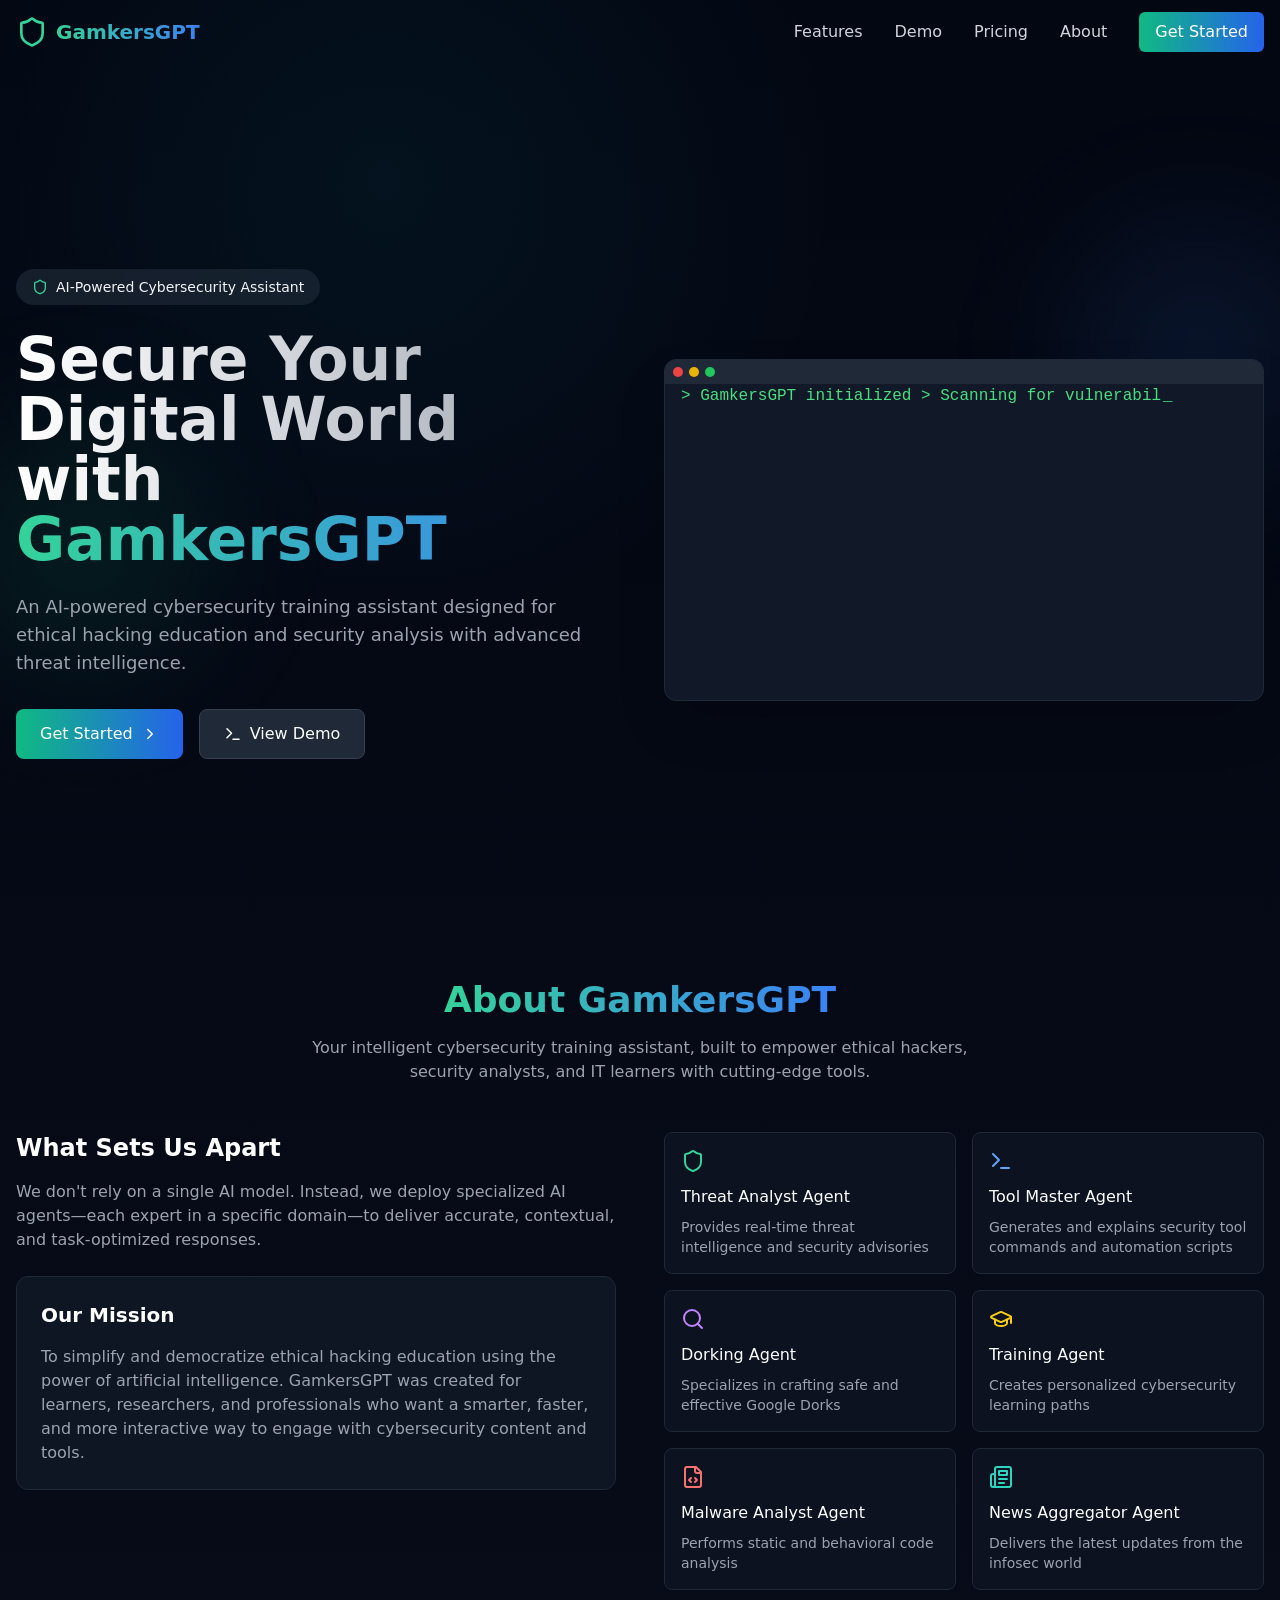
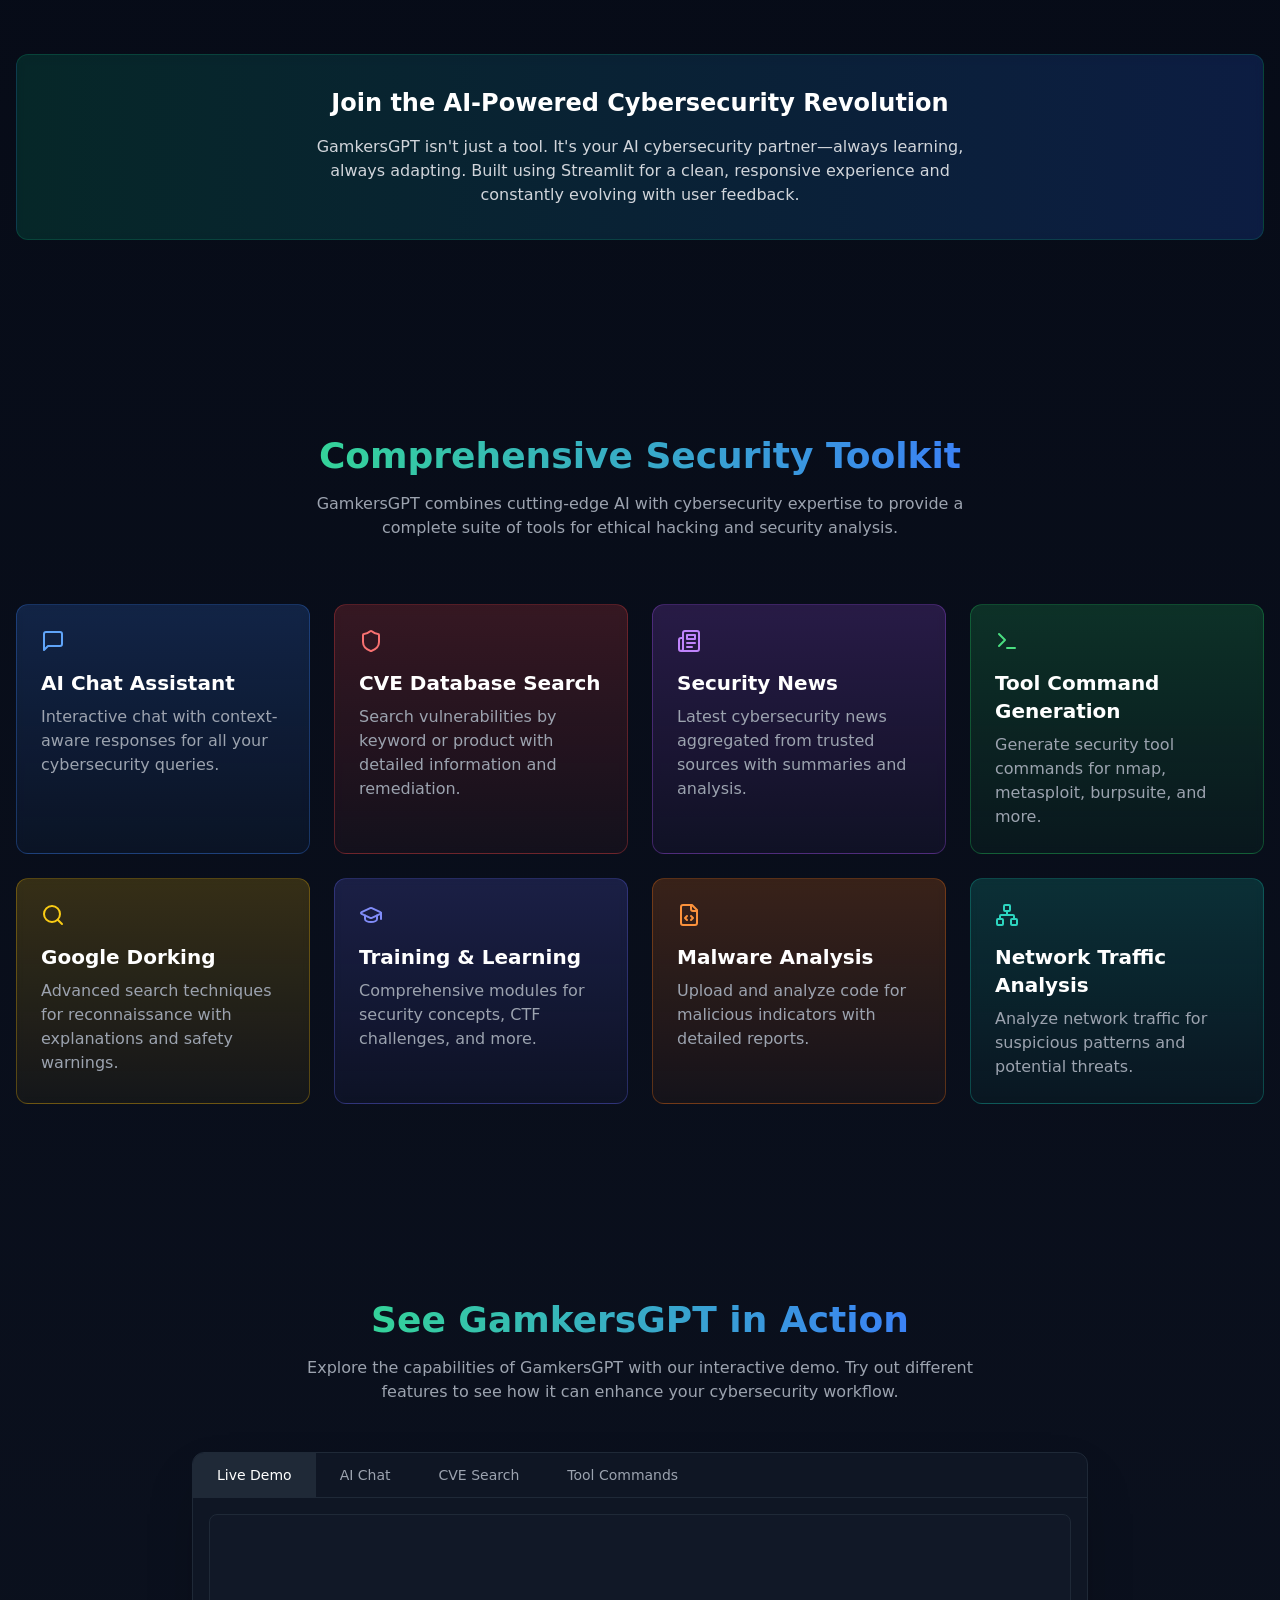
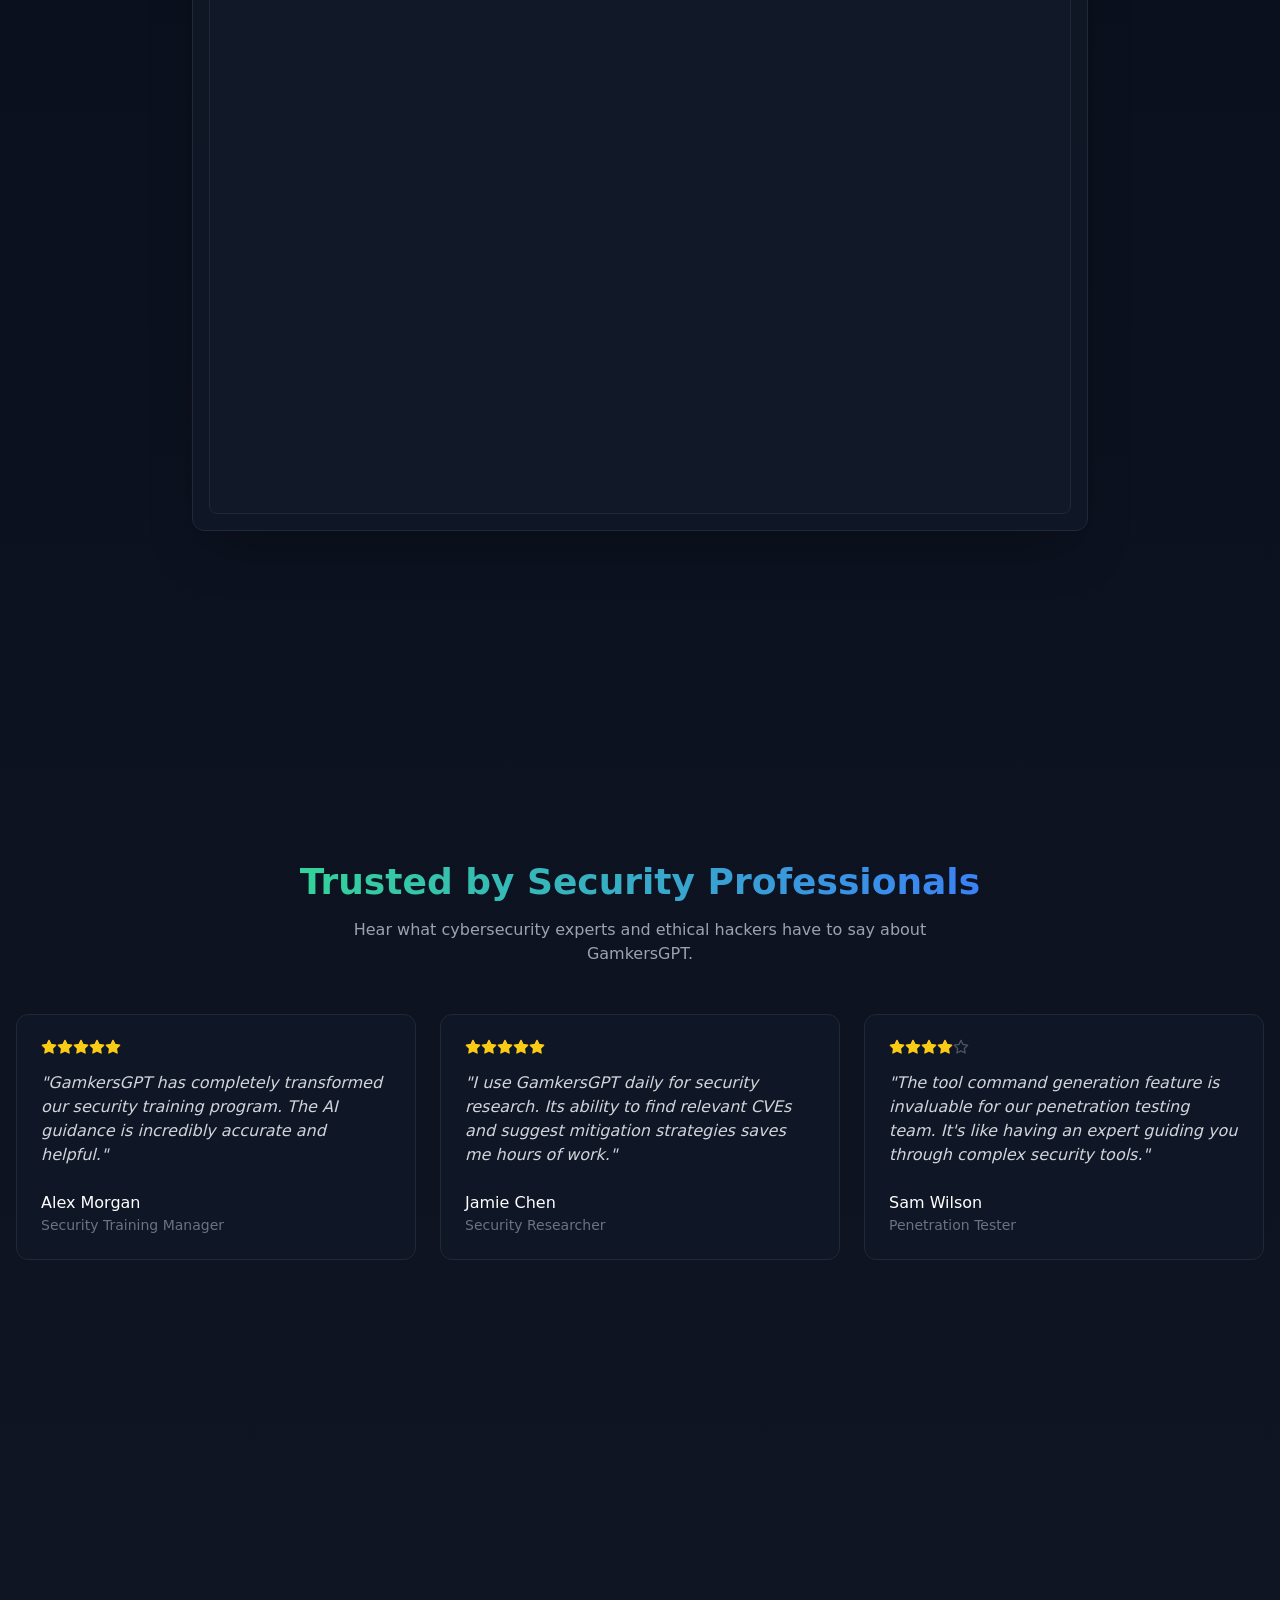
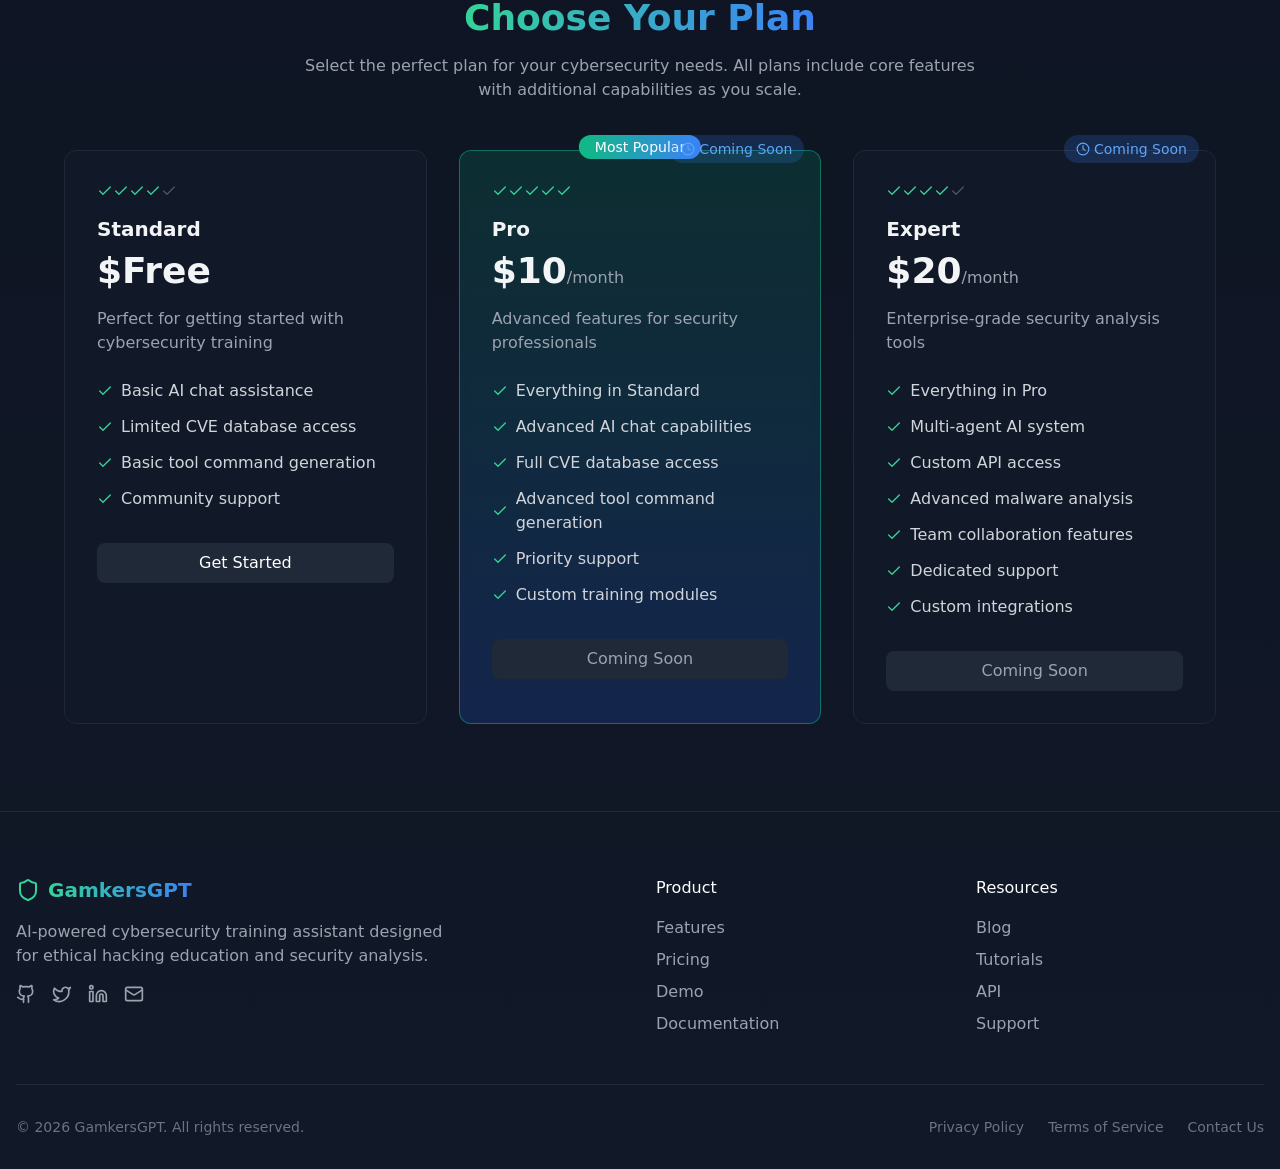
==== commit 35d1e169: "Updates" ====
--- a/index.html
+++ b/index.html
@@ -6,7 +6,7 @@
     <meta name="viewport" content="width=device-width, initial-scale=1.0" />
     <title>GamkersGPT - Cybersecurity AI Assistant</title>
     <meta name="description" content="GamkersGPT is an AI-powered cybersecurity training assistant designed for ethical hacking education and security analysis." />
-    <script type="module" crossorigin src="/assets/index-Dk7LDksx.js"></script>
+    <script type="module" crossorigin src="/assets/index-BrTmJeg2.js"></script>
     <link rel="stylesheet" crossorigin href="/assets/index-CAO3ysi4.css">
   </head>
   <body>
